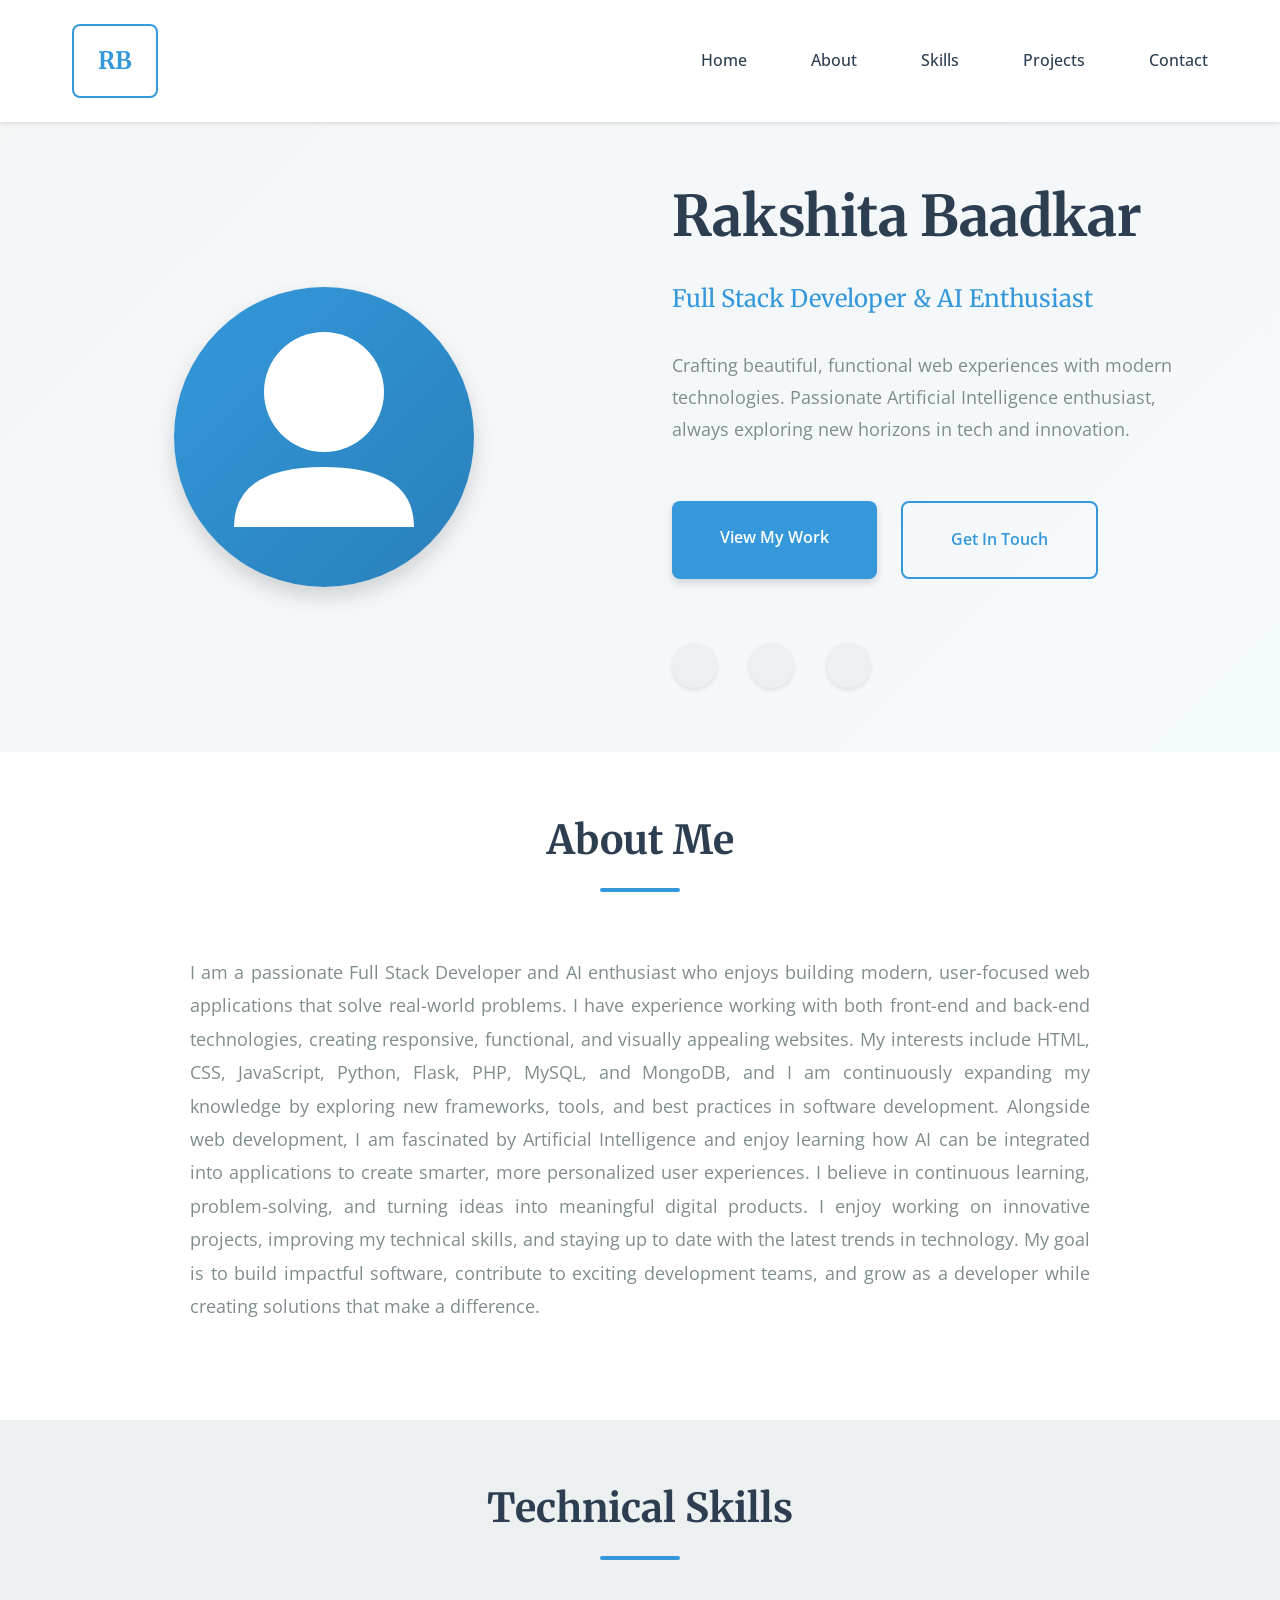
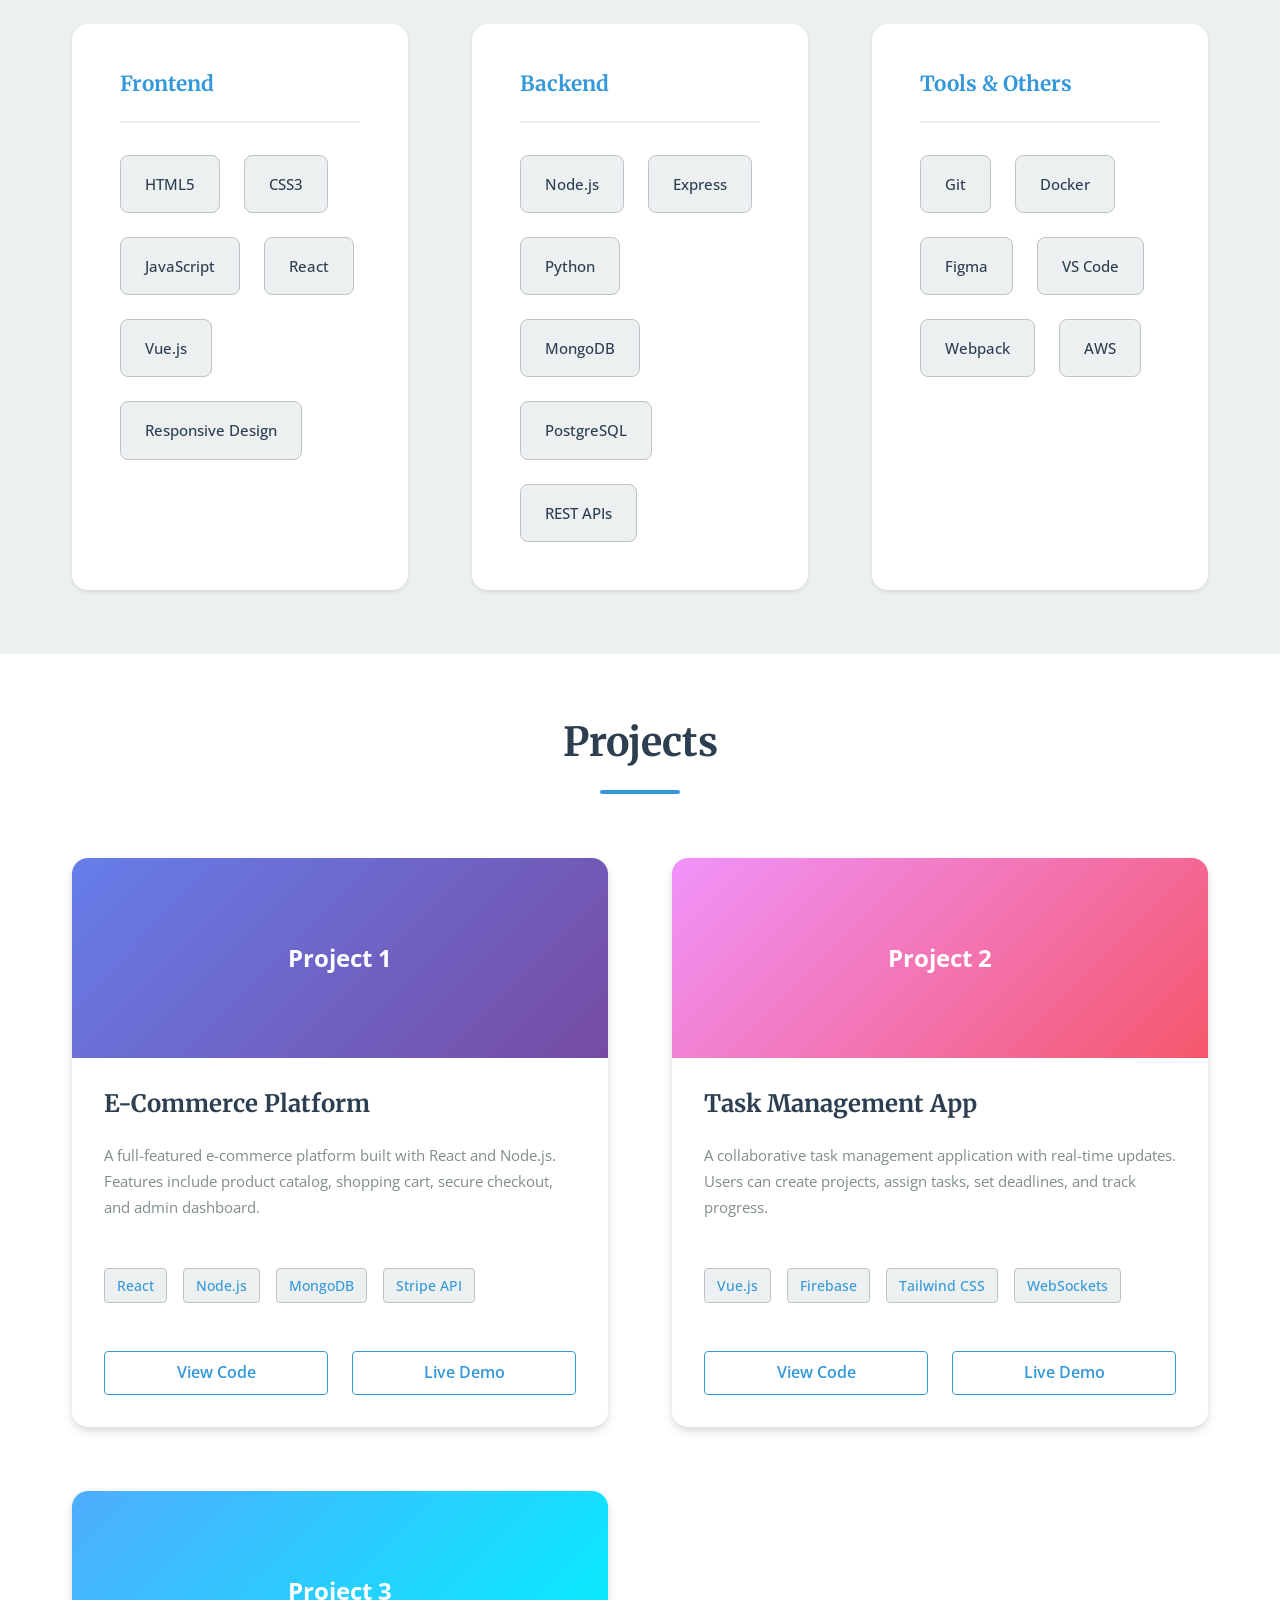
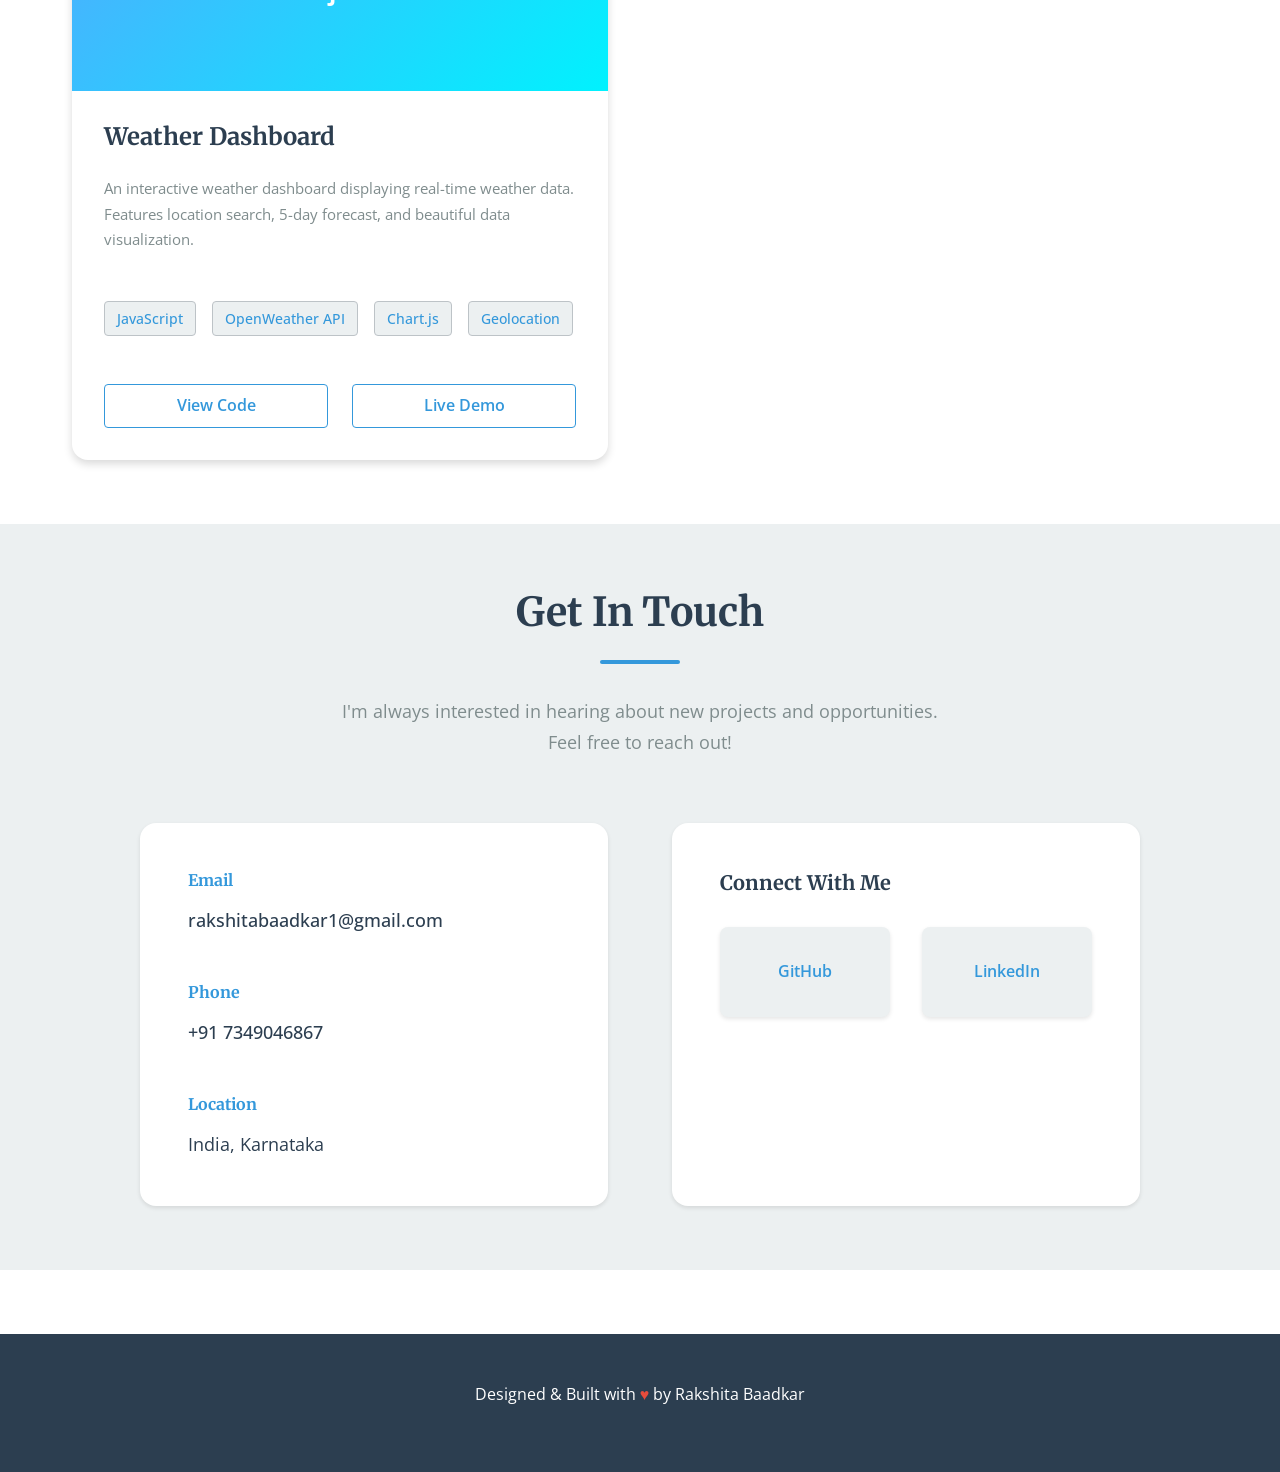
==== WebDev-Task2-PersonalPortfolio/index.html @ 4cbb8636 "Add files via upload" ====
<!DOCTYPE html>
<html lang="en">
<head>
    <meta charset="UTF-8">
    <meta name="viewport" content="width=device-width, initial-scale=1.0">
    <title>Rakshita Baadkar - Full Stack Developer Portfolio</title>
    <link rel="stylesheet" href="styles.css">
    <link rel="preconnect" href="https://fonts.googleapis.com">
    <link rel="preconnect" href="https://fonts.gstatic.com" crossorigin>
    <link href="https://fonts.googleapis.com/css2?family=Merriweather:wght@300;400;700&family=Open+Sans:wght@400;500;600;700&display=swap" rel="stylesheet">
</head>
<body>
    <!-- Navigation -->
    <nav class="navbar">
        <div class="nav-container">
            <div class="nav-brand">
                <a href="#home" class="brand-link">RB</a>
            </div>
            <ul class="nav-menu">
                <li class="nav-item"><a href="#home" class="nav-link">Home</a></li>
                <li class="nav-item"><a href="#about" class="nav-link">About</a></li>
                <li class="nav-item"><a href="#skills" class="nav-link">Skills</a></li>
                <li class="nav-item"><a href="#projects" class="nav-link">Projects</a></li>
                <li class="nav-item"><a href="#contact" class="nav-link">Contact</a></li>
            </ul>
        </div>
    </nav>

    <!-- Hero/Profile Section -->
    <section id="home" class="hero">
        <div class="hero-container">
            <div class="profile-image">
                <div class="avatar-placeholder">
                    <svg viewBox="0 0 100 100" xmlns="http://www.w3.org/2000/svg">
                        <circle cx="50" cy="35" r="20" fill="currentColor"/>
                        <path d="M20 80 Q20 60 50 60 Q80 60 80 80 Z" fill="currentColor"/>
                    </svg>
                </div>
            </div>
            <div class="hero-content">
                <h1 class="hero-title">Rakshita Baadkar</h1>
                <p class="hero-subtitle">Full Stack Developer & AI Enthusiast</p>
                <p class="hero-description">
                    Crafting beautiful, functional web experiences with modern technologies. 
                    Passionate Artificial Intelligence enthusiast, always exploring new horizons in tech and innovation.
                </p>
                <div class="hero-cta">
                    <a href="#projects" class="btn btn-primary">View My Work</a>
                    <a href="#contact" class="btn btn-secondary">Get In Touch</a>
                </div>
                <div class="social-icons-hero">
                    <a href="https://github.com" target="_blank" class="social-icon" title="GitHub">
                        <span>GitHub</span>
                    </a>
                    <a href="https://linkedin.com" target="_blank" class="social-icon" title="LinkedIn">
                        <span>LinkedIn</span>
                    </a>
                    <a href="mailto:rakshitabaadkar1@gmail.com" class="social-icon" title="Email">
                        <span>Email</span>
                    </a>
                </div>
            </div>
        </div>
    </section>

    <!-- About Me Section -->
    <section id="about" class="about">
        <div class="container">
            <div class="section-header">
                <h2 class="section-title">About Me</h2>
                <div class="title-underline"></div>
            </div>
            <div class="about-content">
                <p class="about-text">
                   I am a passionate Full Stack Developer and AI enthusiast who enjoys building modern, user-focused web applications that solve real-world problems. I have experience working with both front-end and back-end technologies, creating responsive, functional, and visually appealing websites.

My interests include HTML, CSS, JavaScript, Python, Flask, PHP, MySQL, and MongoDB, and I am continuously expanding my knowledge by exploring new frameworks, tools, and best practices in software development. Alongside web development, I am fascinated by Artificial Intelligence and enjoy learning how AI can be integrated into applications to create smarter, more personalized user experiences.

I believe in continuous learning, problem-solving, and turning ideas into meaningful digital products. I enjoy working on innovative projects, improving my technical skills, and staying up to date with the latest trends in technology. My goal is to build impactful software, contribute to exciting development teams, and grow as a developer while creating solutions that make a difference.
                </p>
                <p class="about-text">
                   
                <p class="about-text">
                   </p>
            </div>
        </div>
    </section>

    <!-- Skills Section -->
    <section id="skills" class="skills">
        <div class="container">
            <div class="section-header">
                <h2 class="section-title">Technical Skills</h2>
                <div class="title-underline"></div>
            </div>
            <div class="skills-grid">
                <div class="skill-category">
                    <h3 class="skill-category-title">Frontend</h3>
                    <div class="skill-tags">
                        <span class="skill-tag">HTML5</span>
                        <span class="skill-tag">CSS3</span>
                        <span class="skill-tag">JavaScript</span>
                        <span class="skill-tag">React</span>
                        <span class="skill-tag">Vue.js</span>
                        <span class="skill-tag">Responsive Design</span>
                    </div>
                </div>
                <div class="skill-category">
                    <h3 class="skill-category-title">Backend</h3>
                    <div class="skill-tags">
                        <span class="skill-tag">Node.js</span>
                        <span class="skill-tag">Express</span>
                        <span class="skill-tag">Python</span>
                        <span class="skill-tag">MongoDB</span>
                        <span class="skill-tag">PostgreSQL</span>
                        <span class="skill-tag">REST APIs</span>
                    </div>
                </div>
                <div class="skill-category">
                    <h3 class="skill-category-title">Tools & Others</h3>
                    <div class="skill-tags">
                        <span class="skill-tag">Git</span>
                        <span class="skill-tag">Docker</span>
                        <span class="skill-tag">Figma</span>
                        <span class="skill-tag">VS Code</span>
                        <span class="skill-tag">Webpack</span>
                        <span class="skill-tag">AWS</span>
                    </div>
                </div>
            </div>
        </div>
    </section>

    <!-- Projects Section -->
    <section id="projects" class="projects">
        <div class="container">
            <div class="section-header">
                <h2 class="section-title">Projects</h2>
                <div class="title-underline"></div>
            </div>
            <div class="projects-grid">
                <div class="project-card">
                    <div class="project-image">
                        <div class="project-placeholder placeholder-1">
                            <span>Project 1</span>
                        </div>
                    </div>
                    <div class="project-content">
                        <h3 class="project-title">E-Commerce Platform</h3>
                        <p class="project-description">
                            A full-featured e-commerce platform built with React and Node.js. 
                            Features include product catalog, shopping cart, secure checkout, and admin dashboard.
                        </p>
                        <div class="project-tags">
                            <span class="tag">React</span>
                            <span class="tag">Node.js</span>
                            <span class="tag">MongoDB</span>
                            <span class="tag">Stripe API</span>
                        </div>
                        <div class="project-links">
                            <a href="https://github.com" target="_blank" class="project-link">View Code</a>
                            <a href="#" target="_blank" class="project-link">Live Demo</a>
                        </div>
                    </div>
                </div>

                <div class="project-card">
                    <div class="project-image">
                        <div class="project-placeholder placeholder-2">
                            <span>Project 2</span>
                        </div>
                    </div>
                    <div class="project-content">
                        <h3 class="project-title">Task Management App</h3>
                        <p class="project-description">
                            A collaborative task management application with real-time updates. 
                            Users can create projects, assign tasks, set deadlines, and track progress.
                        </p>
                        <div class="project-tags">
                            <span class="tag">Vue.js</span>
                            <span class="tag">Firebase</span>
                            <span class="tag">Tailwind CSS</span>
                            <span class="tag">WebSockets</span>
                        </div>
                        <div class="project-links">
                            <a href="https://github.com" target="_blank" class="project-link">View Code</a>
                            <a href="#" target="_blank" class="project-link">Live Demo</a>
                        </div>
                    </div>
                </div>

                <div class="project-card">
                    <div class="project-image">
                        <div class="project-placeholder placeholder-3">
                            <span>Project 3</span>
                        </div>
                    </div>
                    <div class="project-content">
                        <h3 class="project-title">Weather Dashboard</h3>
                        <p class="project-description">
                            An interactive weather dashboard displaying real-time weather data. 
                            Features location search, 5-day forecast, and beautiful data visualization.
                        </p>
                        <div class="project-tags">
                            <span class="tag">JavaScript</span>
                            <span class="tag">OpenWeather API</span>
                            <span class="tag">Chart.js</span>
                            <span class="tag">Geolocation</span>
                        </div>
                        <div class="project-links">
                            <a href="https://github.com" target="_blank" class="project-link">View Code</a>
                            <a href="#" target="_blank" class="project-link">Live Demo</a>
                        </div>
                    </div>
                </div>
            </div>
        </div>
    </section>

    <!-- Contact Section -->
    <section id="contact" class="contact">
        <div class="container">
            <div class="section-header">
                <h2 class="section-title">Get In Touch</h2>
                <div class="title-underline"></div>
                <p class="contact-subtitle">
                    I'm always interested in hearing about new projects and opportunities. 
                    Feel free to reach out!
                </p>
            </div>
            <div class="contact-content">
                <div class="contact-info">
                    <div class="contact-item">
                        <h3 class="contact-label">Email</h3>
                        <a href="mailto:rakshitabaadkar1@gmail.com" class="contact-link">rakshitabaadkar1@gmail.com</a>
                    </div>
                    <div class="contact-item">
                        <h3 class="contact-label">Phone</h3>
                        <a href="tel:+7349046867" class="contact-link">+91 7349046867</a>
                    </div>
                    <div class="contact-item">
                        <h3 class="contact-label">Location</h3>
                        <p class="contact-text">India, Karnataka</p>
                    </div>
                </div>
                <div class="contact-social">
                    <h3 class="social-heading">Connect With Me</h3>
                    <div class="social-links">
                        <a href="https://github.com/rakshitabaadkar" target="_blank" class="social-btn" title="GitHub">
                            <span class="social-label">GitHub</span>
                        </a>
                        <a href="https://linkedin.com/in/rakshitabaadkar" target="_blank" class="social-btn" title="LinkedIn">
                            <span class="social-label">LinkedIn</span>
                        </a>
                    </div>
                </div>
            </div>
        </div>
    </section>

    <!-- Footer -->
    <footer class="footer">
        <div class="footer-container">
            <p class="footer-text">
                Designed & Built with <span class="heart">♥</span> by Rakshita Baadkar
            </p>
        </div>
    </footer>
</body>
</html>
---- WebDev-Task2-PersonalPortfolio/styles.css ----
/* ============================================
   ROOT VARIABLES & GLOBAL STYLES
   ============================================ */

:root {
    /* Color Palette */
    --primary-color: #2c3e50;
    --secondary-color: #3498db;
    --accent-color: #e74c3c;
    --text-dark: #2c3e50;
    --text-light: #7f8c8d;
    --bg-light: #ecf0f1;
    --bg-white: #ffffff;
    --border-color: #bdc3c7;

    /* Shadows */
    --shadow-sm: 0 2px 4px rgba(0, 0, 0, 0.1);
    --shadow-md: 0 4px 8px rgba(0, 0, 0, 0.15);
    --shadow-lg: 0 10px 20px rgba(0, 0, 0, 0.15);

    /* Typography */
    --font-serif: 'Merriweather', serif;
    --font-sans: 'Open Sans', sans-serif;

    /* Spacing */
    --spacing-xs: 0.5rem;
    --spacing-sm: 1rem;
    --spacing-md: 1.5rem;
    --spacing-lg: 2rem;
    --spacing-xl: 3rem;
    --spacing-2xl: 4rem;

    /* Border Radius */
    --radius-sm: 0.25rem;
    --radius-md: 0.5rem;
    --radius-lg: 1rem;

    /* Transitions */
    --transition: all 0.3s ease;
}

/* ============================================
   RESET & BASE STYLES
   ============================================ */

*,
*::before,
*::after {
    margin: 0;
    padding: 0;
    box-sizing: border-box;
}

html {
    scroll-behavior: smooth;
}

body {
    font-family: var(--font-sans);
    color: var(--text-dark);
    background-color: var(--bg-white);
    line-height: 1.6;
    font-size: 1rem;
}

h1, h2, h3, h4, h5, h6 {
    font-family: var(--font-serif);
    font-weight: 700;
    line-height: 1.2;
}

a {
    text-decoration: none;
    color: inherit;
    transition: var(--transition);
}

button,
.btn {
    cursor: pointer;
    border: none;
    font-family: var(--font-sans);
    transition: var(--transition);
}

.container {
    max-width: 1200px;
    margin: 0 auto;
    padding: 0 var(--spacing-lg);
}

/* ============================================
   NAVIGATION BAR
   ============================================ */

.navbar {
    position: sticky;
    top: 0;
    background-color: var(--bg-white);
    box-shadow: var(--shadow-sm);
    z-index: 1000;
    padding: var(--spacing-md) 0;
}

.nav-container {
    max-width: 1200px;
    margin: 0 auto;
    padding: 0 var(--spacing-lg);
    display: flex;
    justify-content: space-between;
    align-items: center;
}

.nav-brand {
    font-size: 1.5rem;
    font-weight: 700;
    font-family: var(--font-serif);
}

.brand-link {
    color: var(--secondary-color);
    padding: var(--spacing-sm) var(--spacing-md);
    border: 2px solid var(--secondary-color);
    border-radius: var(--radius-md);
    display: inline-block;
    transition: var(--transition);
}

.brand-link:hover {
    background-color: var(--secondary-color);
    color: var(--bg-white);
}

.nav-menu {
    list-style: none;
    display: flex;
    gap: var(--spacing-2xl);
}

.nav-link {
    color: var(--text-dark);
    font-weight: 500;
    position: relative;
    padding-bottom: 0.25rem;
}

.nav-link::after {
    content: '';
    position: absolute;
    bottom: 0;
    left: 0;
    width: 0;
    height: 2px;
    background-color: var(--secondary-color);
    transition: var(--transition);
}

.nav-link:hover::after {
    width: 100%;
}

/* ============================================
   HERO/PROFILE SECTION
   ============================================ */

.hero {
    padding: var(--spacing-2xl) var(--spacing-lg);
    background: linear-gradient(135deg, rgba(44, 62, 80, 0.05) 0%, rgba(52, 152, 219, 0.05) 100%);
    min-height: 600px;
    display: flex;
    align-items: center;
}

.hero-container {
    max-width: 1200px;
    margin: 0 auto;
    width: 100%;
    display: grid;
    grid-template-columns: 1fr 1fr;
    gap: var(--spacing-2xl);
    align-items: center;
}

.profile-image {
    display: flex;
    justify-content: center;
    align-items: center;
}

.avatar-placeholder {
    width: 300px;
    height: 300px;
    background: linear-gradient(135deg, var(--secondary-color), #2980b9);
    border-radius: 50%;
    display: flex;
    align-items: center;
    justify-content: center;
    color: var(--bg-white);
    font-size: 6rem;
    box-shadow: var(--shadow-lg);
}

.avatar-placeholder svg {
    width: 100%;
    height: 100%;
}

.hero-content {
    display: flex;
    flex-direction: column;
    gap: var(--spacing-lg);
}

.hero-title {
    font-size: 3.5rem;
    color: var(--text-dark);
    line-height: 1.1;
}

.hero-subtitle {
    font-size: 1.5rem;
    color: var(--secondary-color);
    font-family: var(--font-serif);
    font-weight: 400;
}

.hero-description {
    font-size: 1.1rem;
    color: var(--text-light);
    line-height: 1.8;
    max-width: 500px;
}

.hero-cta {
    display: flex;
    gap: var(--spacing-md);
    flex-wrap: wrap;
    margin-top: var(--spacing-md);
}

.btn {
    padding: var(--spacing-md) var(--spacing-xl);
    border-radius: var(--radius-md);
    font-weight: 600;
    font-size: 1rem;
    display: inline-block;
}

.btn-primary {
    background-color: var(--secondary-color);
    color: var(--bg-white);
    box-shadow: var(--shadow-md);
}

.btn-primary:hover {
    background-color: #2980b9;
    transform: translateY(-2px);
    box-shadow: var(--shadow-lg);
}

.btn-secondary {
    background-color: transparent;
    color: var(--secondary-color);
    border: 2px solid var(--secondary-color);
}

.btn-secondary:hover {
    background-color: var(--secondary-color);
    color: var(--bg-white);
    transform: translateY(-2px);
}

.social-icons-hero {
    display: flex;
    gap: var(--spacing-lg);
    margin-top: var(--spacing-lg);
}

.social-icon {
    width: 45px;
    height: 45px;
    border-radius: 50%;
    background-color: var(--bg-light);
    display: flex;
    align-items: center;
    justify-content: center;
    color: var(--secondary-color);
    font-size: 0.85rem;
    font-weight: 600;
    box-shadow: var(--shadow-sm);
    transition: var(--transition);
}

.social-icon:hover {
    background-color: var(--secondary-color);
    color: var(--bg-white);
    transform: translateY(-3px);
}

.social-icon span {
    display: none;
}

/* ============================================
   SECTION HEADER
   ============================================ */

.section-header {
    text-align: center;
    margin-bottom: var(--spacing-2xl);
}

.section-title {
    font-size: 2.5rem;
    color: var(--text-dark);
    margin-bottom: var(--spacing-md);
}

.title-underline {
    width: 80px;
    height: 4px;
    background-color: var(--secondary-color);
    margin: 0 auto;
    border-radius: var(--radius-sm);
}

.contact-subtitle {
    font-size: 1.1rem;
    color: var(--text-light);
    max-width: 600px;
    margin: var(--spacing-lg) auto 0;
    line-height: 1.8;
}

/* ============================================
   ABOUT SECTION
   ============================================ */

.about {
    padding: var(--spacing-2xl) var(--spacing-lg);
    background-color: var(--bg-white);
}

.about-content {
    max-width: 900px;
    margin: 0 auto;
}

.about-text {
    font-size: 1.1rem;
    color: var(--text-light);
    line-height: 1.9;
    margin-bottom: var(--spacing-lg);
    text-align: justify;
}

.about-text:last-child {
    margin-bottom: 0;
}

/* ============================================
   SKILLS SECTION
   ============================================ */

.skills {
    padding: var(--spacing-2xl) var(--spacing-lg);
    background-color: var(--bg-light);
}

.skills-grid {
    display: grid;
    grid-template-columns: repeat(auto-fit, minmax(300px, 1fr));
    gap: var(--spacing-2xl);
}

.skill-category {
    background-color: var(--bg-white);
    padding: var(--spacing-xl);
    border-radius: var(--radius-lg);
    box-shadow: var(--shadow-sm);
}

.skill-category-title {
    font-size: 1.3rem;
    color: var(--secondary-color);
    margin-bottom: var(--spacing-lg);
    padding-bottom: var(--spacing-md);
    border-bottom: 2px solid var(--bg-light);
}

.skill-tags {
    display: flex;
    flex-wrap: wrap;
    gap: var(--spacing-md);
}

.skill-tag {
    background-color: var(--bg-light);
    color: var(--text-dark);
    padding: var(--spacing-sm) var(--spacing-md);
    border-radius: var(--radius-md);
    font-weight: 500;
    font-size: 0.95rem;
    transition: var(--transition);
    border: 1px solid var(--border-color);
}

.skill-tag:hover {
    background-color: var(--secondary-color);
    color: var(--bg-white);
    border-color: var(--secondary-color);
    transform: translateY(-2px);
}

/* ============================================
   PROJECTS SECTION
   ============================================ */

.projects {
    padding: var(--spacing-2xl) var(--spacing-lg);
    background-color: var(--bg-white);
}

.projects-grid {
    display: grid;
    grid-template-columns: repeat(auto-fit, minmax(350px, 1fr));
    gap: var(--spacing-2xl);
}

.project-card {
    background-color: var(--bg-white);
    border-radius: var(--radius-lg);
    overflow: hidden;
    box-shadow: var(--shadow-md);
    transition: var(--transition);
    display: flex;
    flex-direction: column;
}

.project-card:hover {
    transform: translateY(-10px);
    box-shadow: var(--shadow-lg);
}

.project-image {
    width: 100%;
    height: 200px;
    overflow: hidden;
    background: linear-gradient(135deg, var(--bg-light), #bdc3c7);
}

.project-placeholder {
    width: 100%;
    height: 100%;
    display: flex;
    align-items: center;
    justify-content: center;
    font-size: 1.5rem;
    font-weight: 700;
    color: var(--bg-white);
    transition: var(--transition);
}

.project-card:hover .project-placeholder {
    transform: scale(1.05);
}

.placeholder-1 {
    background: linear-gradient(135deg, #667eea, #764ba2);
}

.placeholder-2 {
    background: linear-gradient(135deg, #f093fb, #f5576c);
}

.placeholder-3 {
    background: linear-gradient(135deg, #4facfe, #00f2fe);
}

.project-content {
    padding: var(--spacing-lg);
    flex-grow: 1;
    display: flex;
    flex-direction: column;
    gap: var(--spacing-md);
}

.project-title {
    font-size: 1.5rem;
    color: var(--text-dark);
}

.project-description {
    color: var(--text-light);
    line-height: 1.7;
    font-size: 0.95rem;
    flex-grow: 1;
}

.project-tags {
    display: flex;
    flex-wrap: wrap;
    gap: var(--spacing-sm);
    margin-top: var(--spacing-md);
}

.tag {
    background-color: var(--bg-light);
    color: var(--secondary-color);
    padding: 0.35rem 0.75rem;
    border-radius: var(--radius-sm);
    font-size: 0.85rem;
    font-weight: 500;
    border: 1px solid var(--border-color);
}

.project-links {
    display: flex;
    gap: var(--spacing-md);
    margin-top: var(--spacing-md);
}

.project-link {
    color: var(--secondary-color);
    font-weight: 600;
    padding: 0.5rem 1rem;
    border: 1px solid var(--secondary-color);
    border-radius: var(--radius-sm);
    transition: var(--transition);
    flex: 1;
    text-align: center;
}

.project-link:hover {
    background-color: var(--secondary-color);
    color: var(--bg-white);
}

/* ============================================
   CONTACT SECTION
   ============================================ */

.contact {
    padding: var(--spacing-2xl) var(--spacing-lg);
    background-color: var(--bg-light);
}

.contact-content {
    max-width: 1000px;
    margin: 0 auto;
    display: grid;
    grid-template-columns: 1fr 1fr;
    gap: var(--spacing-2xl);
}

.contact-info {
    background-color: var(--bg-white);
    padding: var(--spacing-xl);
    border-radius: var(--radius-lg);
    box-shadow: var(--shadow-sm);
}

.contact-item {
    margin-bottom: var(--spacing-xl);
}

.contact-item:last-child {
    margin-bottom: 0;
}

.contact-label {
    font-size: 1rem;
    color: var(--secondary-color);
    margin-bottom: var(--spacing-sm);
    font-family: var(--font-serif);
}

.contact-link {
    font-size: 1.1rem;
    color: var(--text-dark);
    font-weight: 500;
    transition: var(--transition);
}

.contact-link:hover {
    color: var(--secondary-color);
}

.contact-text {
    font-size: 1.1rem;
    color: var(--text-dark);
}

.contact-social {
    background-color: var(--bg-white);
    padding: var(--spacing-xl);
    border-radius: var(--radius-lg);
    box-shadow: var(--shadow-sm);
    display: flex;
    flex-direction: column;
    gap: var(--spacing-lg);
}

.social-heading {
    font-size: 1.25rem;
    color: var(--text-dark);
    font-family: var(--font-serif);
}

.social-links {
    display: grid;
    grid-template-columns: repeat(2, 1fr);
    gap: var(--spacing-lg);
}

.social-btn {
    background-color: var(--bg-light);
    color: var(--secondary-color);
    padding: var(--spacing-lg);
    border-radius: var(--radius-md);
    text-align: center;
    font-weight: 600;
    box-shadow: var(--shadow-sm);
    transition: var(--transition);
    display: flex;
    align-items: center;
    justify-content: center;
}

.social-btn:hover {
    background-color: var(--secondary-color);
    color: var(--bg-white);
    transform: translateY(-3px);
    box-shadow: var(--shadow-md);
}

.social-label {
    display: block;
}

/* ============================================
   FOOTER
   ============================================ */

.footer {
    background-color: var(--primary-color);
    color: var(--bg-white);
    padding: var(--spacing-xl) var(--spacing-lg);
    text-align: center;
    margin-top: var(--spacing-2xl);
}

.footer-container {
    max-width: 1200px;
    margin: 0 auto;
}

.footer-text {
    font-size: 1rem;
    margin-bottom: var(--spacing-sm);
}

.heart {
    color: var(--accent-color);
    animation: heartbeat 1.5s infinite;
}

@keyframes heartbeat {
    0%, 100% { transform: scale(1); }
    50% { transform: scale(1.2); }
}

.footer-credit {
    font-size: 0.9rem;
    color: rgba(255, 255, 255, 0.7);
}

/* ============================================
   RESPONSIVE DESIGN - TABLET
   ============================================ */

@media (max-width: 768px) {
    .nav-menu {
        gap: var(--spacing-lg);
    }

    .hero-container {
        grid-template-columns: 1fr;
        gap: var(--spacing-lg);
    }

    .avatar-placeholder {
        width: 250px;
        height: 250px;
        font-size: 5rem;
    }

    .hero-title {
        font-size: 2.5rem;
    }

    .hero-subtitle {
        font-size: 1.25rem;
    }

    .section-title {
        font-size: 2rem;
    }

    .contact-content {
        grid-template-columns: 1fr;
    }

    .social-links {
        grid-template-columns: repeat(2, 1fr);
    }
}

/* ============================================
   RESPONSIVE DESIGN - MOBILE
   ============================================ */

@media (max-width: 480px) {
    .nav-container {
        padding: 0 var(--spacing-md);
    }

    .nav-menu {
        gap: var(--spacing-md);
        font-size: 0.9rem;
    }

    .hero {
        padding: var(--spacing-lg) var(--spacing-md);
        min-height: auto;
    }

    .hero-container {
        gap: var(--spacing-lg);
    }

    .avatar-placeholder {
        width: 200px;
        height: 200px;
        font-size: 4rem;
    }

    .hero-title {
        font-size: 2rem;
    }

    .hero-subtitle {
        font-size: 1.1rem;
    }

    .hero-description {
        font-size: 1rem;
    }

    .hero-cta {
        flex-direction: column;
    }

    .btn {
        width: 100%;
        text-align: center;
    }

    .about,
    .skills,
    .projects,
    .contact {
        padding: var(--spacing-lg) var(--spacing-md);
    }

    .section-title {
        font-size: 1.75rem;
    }

    .about-text {
        font-size: 1rem;
    }

    .skill-category {
        padding: var(--spacing-lg);
    }

    .projects-grid {
        grid-template-columns: 1fr;
        gap: var(--spacing-lg);
    }

    .contact-info,
    .contact-social {
        padding: var(--spacing-lg);
    }

    .social-links {
        grid-template-columns: 1fr;
    }

    .social-btn {
        padding: var(--spacing-md);
    }

    .social-icons-hero {
        gap: var(--spacing-md);
    }

    .social-icon {
        width: 40px;
        height: 40px;
        font-size: 0.75rem;
    }
}
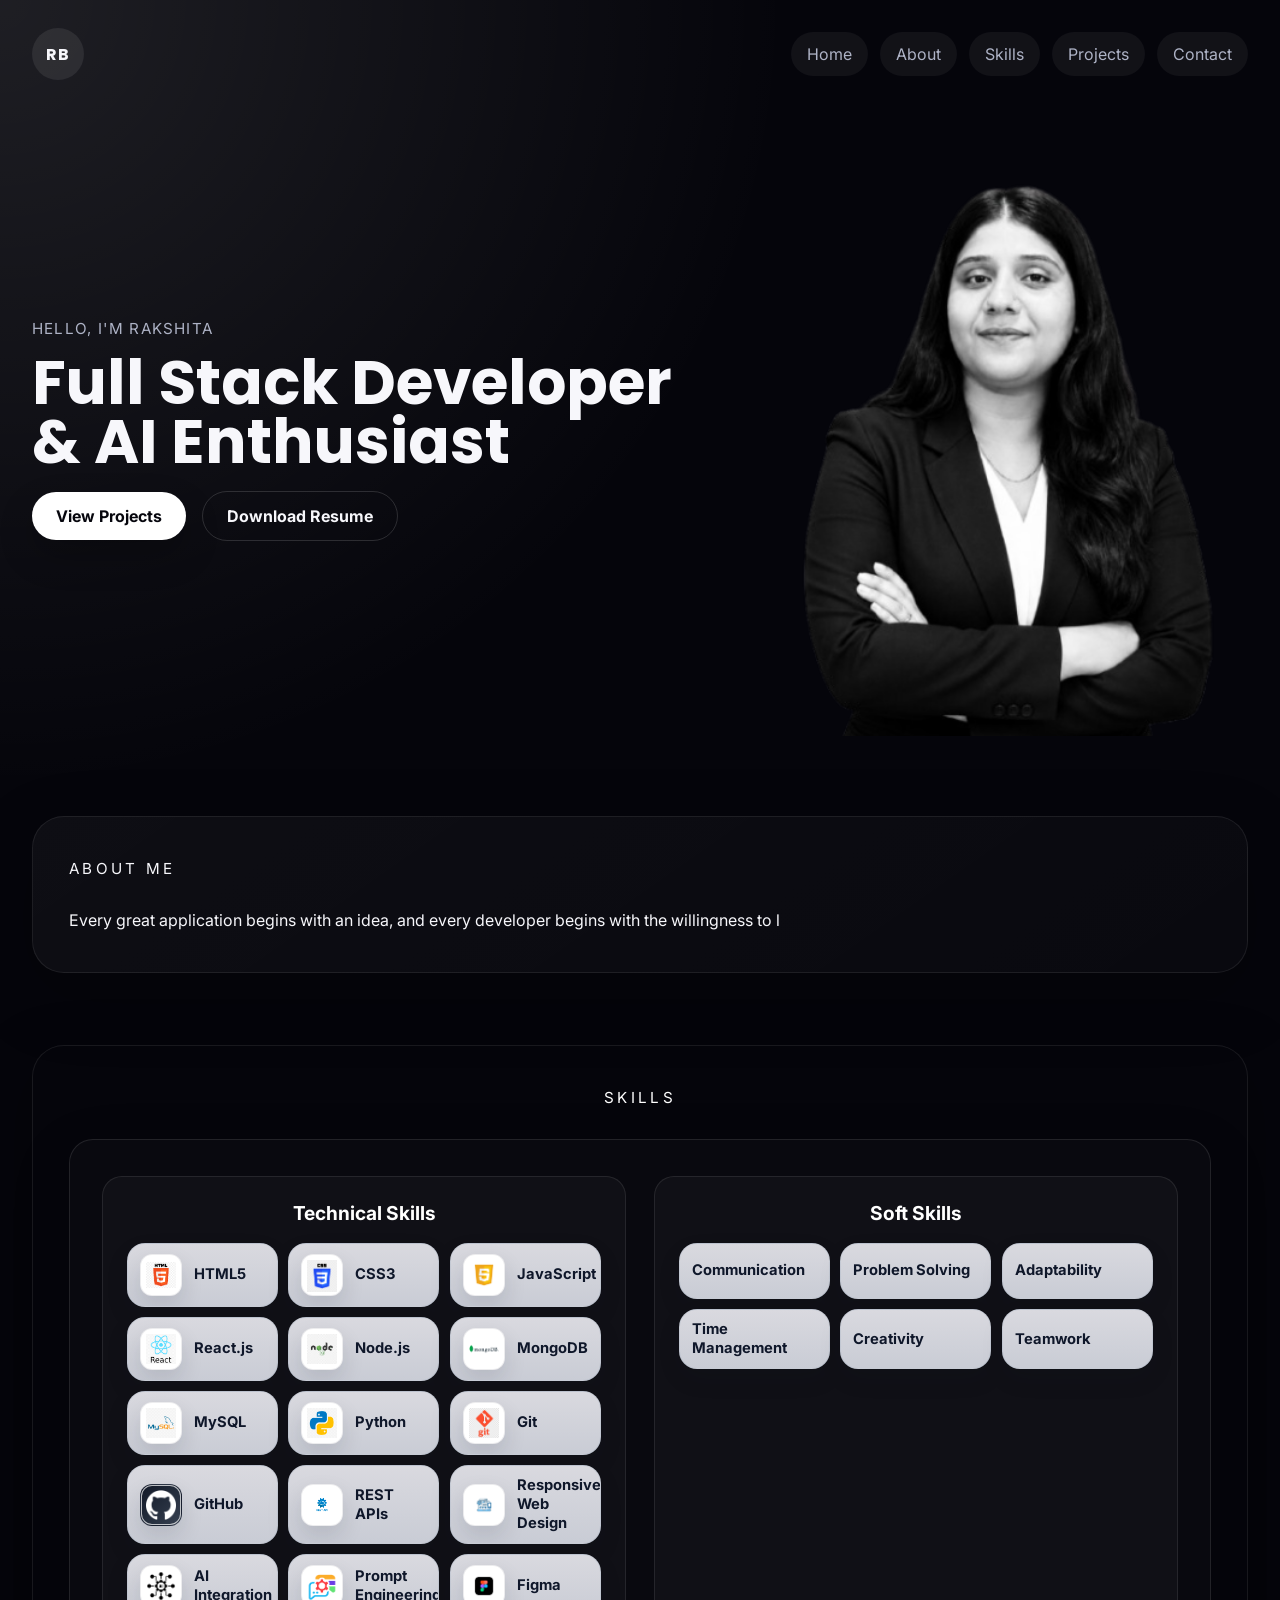
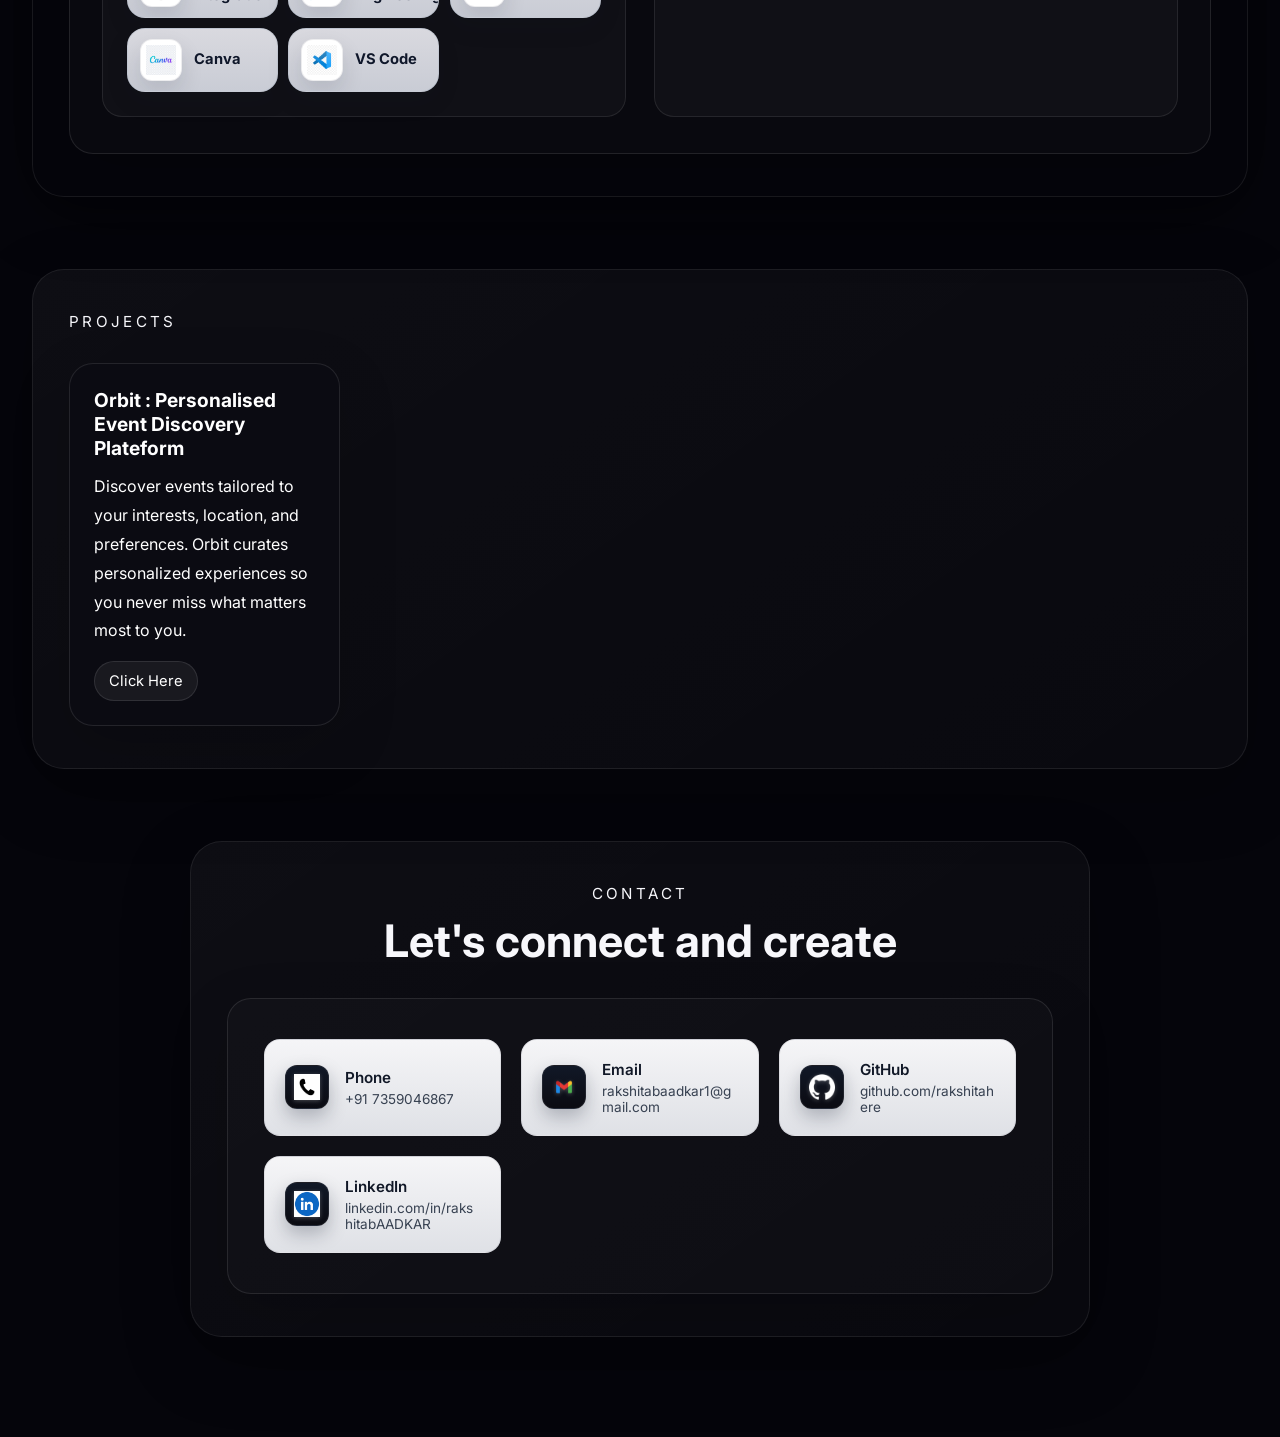
==== commit 216d0494: "Update portfolio layout and responsiveness" ====
--- a/WebDev-Task2-PersonalPortfolio/index.html
+++ b/WebDev-Task2-PersonalPortfolio/index.html
@@ -1,270 +1,196 @@
-<!DOCTYPE html>
+﻿<!DOCTYPE html>
 <html lang="en">
 <head>
     <meta charset="UTF-8">
     <meta name="viewport" content="width=device-width, initial-scale=1.0">
-    <title>Rakshita Baadkar - Full Stack Developer Portfolio</title>
-    <link rel="stylesheet" href="styles.css">
+    <title>Rakshita | Full Stack Web Developer & AI Enthusiast</title>
     <link rel="preconnect" href="https://fonts.googleapis.com">
     <link rel="preconnect" href="https://fonts.gstatic.com" crossorigin>
-    <link href="https://fonts.googleapis.com/css2?family=Merriweather:wght@300;400;700&family=Open+Sans:wght@400;500;600;700&display=swap" rel="stylesheet">
+    <link href="https://fonts.googleapis.com/css2?family=Inter:wght@400;500;600;700;800&family=Poppins:wght@600;700;800&display=swap" rel="stylesheet">
+    <link rel="stylesheet" href="styles.css">
 </head>
 <body>
-    <!-- Navigation -->
-    <nav class="navbar">
-        <div class="nav-container">
-            <div class="nav-brand">
-                <a href="#home" class="brand-link">RB</a>
-            </div>
-            <ul class="nav-menu">
-                <li class="nav-item"><a href="#home" class="nav-link">Home</a></li>
-                <li class="nav-item"><a href="#about" class="nav-link">About</a></li>
-                <li class="nav-item"><a href="#skills" class="nav-link">Skills</a></li>
-                <li class="nav-item"><a href="#projects" class="nav-link">Projects</a></li>
-                <li class="nav-item"><a href="#contact" class="nav-link">Contact</a></li>
-            </ul>
-        </div>
-    </nav>
+    <div class="page-wrapper">
+        <header class="topbar">
+            <div class="brand-circle">RB</div>
+            <nav class="nav-links">
+                <a href="#home">Home</a>
+                <a href="#about">About</a>
+                <a href="#skills">Skills</a>
+                <a href="#projects">Projects</a>
+                <a href="#contact">Contact</a>
+            </nav>
 
-    <!-- Hero/Profile Section -->
-    <section id="home" class="hero">
-        <div class="hero-container">
-            <div class="profile-image">
-                <div class="avatar-placeholder">
-                    <svg viewBox="0 0 100 100" xmlns="http://www.w3.org/2000/svg">
-                        <circle cx="50" cy="35" r="20" fill="currentColor"/>
-                        <path d="M20 80 Q20 60 50 60 Q80 60 80 80 Z" fill="currentColor"/>
-                    </svg>
-                </div>
-            </div>
-            <div class="hero-content">
-                <h1 class="hero-title">Rakshita Baadkar</h1>
-                <p class="hero-subtitle">Full Stack Developer & AI Enthusiast</p>
-                <p class="hero-description">
-                    Crafting beautiful, functional web experiences with modern technologies. 
-                    Passionate Artificial Intelligence enthusiast, always exploring new horizons in tech and innovation.
-                </p>
-                <div class="hero-cta">
-                    <a href="#projects" class="btn btn-primary">View My Work</a>
-                    <a href="#contact" class="btn btn-secondary">Get In Touch</a>
-                </div>
-                <div class="social-icons-hero">
-                    <a href="https://github.com" target="_blank" class="social-icon" title="GitHub">
-                        <span>GitHub</span>
-                    </a>
-                    <a href="https://linkedin.com" target="_blank" class="social-icon" title="LinkedIn">
-                        <span>LinkedIn</span>
-                    </a>
-                    <a href="mailto:rakshitabaadkar1@gmail.com" class="social-icon" title="Email">
-                        <span>Email</span>
-                    </a>
-                </div>
-            </div>
-        </div>
-    </section>
+        </header>
 
-    <!-- About Me Section -->
-    <section id="about" class="about">
-        <div class="container">
-            <div class="section-header">
-                <h2 class="section-title">About Me</h2>
-                <div class="title-underline"></div>
-            </div>
-            <div class="about-content">
-                <p class="about-text">
-                   I am a passionate Full Stack Developer and AI enthusiast who enjoys building modern, user-focused web applications that solve real-world problems. I have experience working with both front-end and back-end technologies, creating responsive, functional, and visually appealing websites.
-
-My interests include HTML, CSS, JavaScript, Python, Flask, PHP, MySQL, and MongoDB, and I am continuously expanding my knowledge by exploring new frameworks, tools, and best practices in software development. Alongside web development, I am fascinated by Artificial Intelligence and enjoy learning how AI can be integrated into applications to create smarter, more personalized user experiences.
-
-I believe in continuous learning, problem-solving, and turning ideas into meaningful digital products. I enjoy working on innovative projects, improving my technical skills, and staying up to date with the latest trends in technology. My goal is to build impactful software, contribute to exciting development teams, and grow as a developer while creating solutions that make a difference.
-                </p>
-                <p class="about-text">
-                   
-                <p class="about-text">
-                   </p>
-            </div>
-        </div>
-    </section>
-
-    <!-- Skills Section -->
-    <section id="skills" class="skills">
-        <div class="container">
-            <div class="section-header">
-                <h2 class="section-title">Technical Skills</h2>
-                <div class="title-underline"></div>
-            </div>
-            <div class="skills-grid">
-                <div class="skill-category">
-                    <h3 class="skill-category-title">Frontend</h3>
-                    <div class="skill-tags">
-                        <span class="skill-tag">HTML5</span>
-                        <span class="skill-tag">CSS3</span>
-                        <span class="skill-tag">JavaScript</span>
-                        <span class="skill-tag">React</span>
-                        <span class="skill-tag">Vue.js</span>
-                        <span class="skill-tag">Responsive Design</span>
+        <main>
+            <section id="home" class="hero-section">
+                <div class="hero-copy">
+                    <span class="hero-label">Hello, I'm Rakshita</span>
+                    <h1>Full Stack Developer & AI Enthusiast</h1>
+                    <div class="hero-actions">
+                        <a href="#projects" class="btn-primary">View Projects</a>
+                        <a href="Rakshita_Baadkar_Resume.docx" class="btn-secondary" download>Download Resume</a>
                     </div>
                 </div>
-                <div class="skill-category">
-                    <h3 class="skill-category-title">Backend</h3>
-                    <div class="skill-tags">
-                        <span class="skill-tag">Node.js</span>
-                        <span class="skill-tag">Express</span>
-                        <span class="skill-tag">Python</span>
-                        <span class="skill-tag">MongoDB</span>
-                        <span class="skill-tag">PostgreSQL</span>
-                        <span class="skill-tag">REST APIs</span>
-                    </div>
+                <div class="hero-visual">
+                    <img src="img.png" alt="Rakshita Baadkar portrait" class="hero-photo">
                 </div>
-                <div class="skill-category">
-                    <h3 class="skill-category-title">Tools & Others</h3>
-                    <div class="skill-tags">
-                        <span class="skill-tag">Git</span>
-                        <span class="skill-tag">Docker</span>
-                        <span class="skill-tag">Figma</span>
-                        <span class="skill-tag">VS Code</span>
-                        <span class="skill-tag">Webpack</span>
-                        <span class="skill-tag">AWS</span>
-                    </div>
+            </section>
+
+            <section id="about" class="section about-section">
+                <div class="section-heading center">
+                    <p class="section-title">About Me</p>
                 </div>
-            </div>
-        </div>
-    </section>
+                <p class="about-text" id="aboutText" aria-live="polite"></p>
+            </section>
 
-    <!-- Projects Section -->
-    <section id="projects" class="projects">
-        <div class="container">
-            <div class="section-header">
-                <h2 class="section-title">Projects</h2>
-                <div class="title-underline"></div>
-            </div>
-            <div class="projects-grid">
-                <div class="project-card">
-                    <div class="project-image">
-                        <div class="project-placeholder placeholder-1">
-                            <span>Project 1</span>
+            <section id="skills" class="section skills-section">
+                <div class="section-heading center-heading">
+                    <p class="section-title" align="center">Skills</p>
+                </div>
+                <article class="skill-card combined-skills-card">
+              
+                    <div class="skills-container">
+                        <div class="skill-box technical-box">
+                            <h4>Technical Skills</h4>
+                            <div class="skill-tags technical-skill-grid">
+                                <span class="skill-badge"><span class="skill-icon skill-html" aria-hidden="true"><img src="png-clipart-html-logo-html5-logo-icons-logos-emojis-tech-companies-thumbnail.png" alt="HTML5 logo"></span><span>HTML5</span></span>
+                                <span class="skill-badge"><span class="skill-icon skill-css" aria-hidden="true"><img src="CSS-Logo-PNG-Symbol-for-Web-Development-Transparent-jpg.webp" alt="CSS3 logo"></span><span>CSS3</span></span>
+                                <span class="skill-badge"><span class="skill-icon skill-js" aria-hidden="true"><img src="javascript-logo-javascript-icon-transparent-free-png.png" alt="JavaScript logo"></span><span>JavaScript</span></span>
+                                <span class="skill-badge"><span class="skill-icon skill-react" aria-hidden="true"><img src="524-5245981_react-js-logo-png-transparent-png-download.png" alt="React.js logo"></span><span>React.js</span></span>
+                                <span class="skill-badge"><span class="skill-icon skill-node" aria-hidden="true"><img src="kisspng-node-js-javascript-software-developer-npm-teleological-argument-5b355523118c51.7437450215302218590719.jpg" alt="Node.js logo"></span><span>Node.js</span></span>
+                                <span class="skill-badge"><span class="skill-icon skill-mongo" aria-hidden="true"><img src="mongodb-nedir-1.png" alt="MongoDB logo"></span><span>MongoDB</span></span>
+                                <span class="skill-badge"><span class="skill-icon skill-sql" aria-hidden="true"><img src="hd-mysql-logo-transparent-background-701751694771788209ydqoapx.png" alt="MySQL logo"></span><span>MySQL</span></span>
+                                <span class="skill-badge"><span class="skill-icon skill-python" aria-hidden="true"><img src="hd-python-logo-symbol-transparent-png-735811696257415dbkifcuokn.png" alt="Python logo"></span><span>Python</span></span>
+                                <span class="skill-badge"><span class="skill-icon skill-git" aria-hidden="true"><img src="logo-logo-git-line-cheat-sheet-signage-cheating-mug-png-clipart.jpg" alt="Git logo"></span><span>Git</span></span>
+                                <span class="skill-badge"><span class="skill-icon skill-github" aria-hidden="true"><img src="github-white-icon.png" alt="GitHub logo"></span><span>GitHub</span></span>
+                                <span class="skill-badge"><span class="skill-icon skill-api" aria-hidden="true"><img src="68624ec9dc394e09ab806d0b_rest api image.png" alt="REST API logo"></span><span>REST APIs</span></span>
+                                <span class="skill-badge"><span class="skill-icon skill-rwd" aria-hidden="true"><img src="responsive-web-development-line-icon-linear-style-sign-for-mobile-concept-and-web-design-outline-icon-symbol-logo-illustration-graphic-free-vector.jpg" alt="Responsive Web Design logo"></span><span>Responsive Web Design</span></span>
+                                <span class="skill-badge"><span class="skill-icon skill-ai" aria-hidden="true"><img src="ai-integration-icon-line-illustration-vector.jpg" alt="AI Integration logo"></span><span>AI Integration</span></span>
+                                <span class="skill-badge"><span class="skill-icon skill-prompt" aria-hidden="true"><img src="prompt-engineering-logo.png" alt="Prompt Engineering logo"></span><span>Prompt Engineering</span></span>
+                                <span class="skill-badge"><span class="skill-icon skill-figma" aria-hidden="true"><img src="figma-logo-icon-figma-app-editable-transparent-background-premium-social-media-design-for-digital-download-free-png.png" alt="Figma logo"></span><span>Figma</span></span>
+                                <span class="skill-badge"><span class="skill-icon skill-canva" aria-hidden="true"><img src="canva-logo-png-svg.webp" alt="Canva logo"></span><span>Canva</span></span>
+                                <span class="skill-badge"><span class="skill-icon skill-vscode" aria-hidden="true"><img src="png-clipart-visual-studio-code-logo-thumbnail-tech-companies-thumbnail.png" alt="VS Code logo"></span><span>VS Code</span></span>
+                            </div>
+                        </div>
+                        <div class="skill-box soft-box">
+                            <h4>Soft Skills</h4>
+                            <div class="skill-tags">
+                                <span class="skill-badge">Communication</span>
+                                <span class="skill-badge">Problem Solving</span>
+                                <span class="skill-badge">Adaptability</span>
+                                <span class="skill-badge">Time Management</span>
+                                <span class="skill-badge">Creativity</span>
+                                <span class="skill-badge">Teamwork</span>
+                            </div>
                         </div>
                     </div>
-                    <div class="project-content">
-                        <h3 class="project-title">E-Commerce Platform</h3>
-                        <p class="project-description">
-                            A full-featured e-commerce platform built with React and Node.js. 
-                            Features include product catalog, shopping cart, secure checkout, and admin dashboard.
-                        </p>
-                        <div class="project-tags">
-                            <span class="tag">React</span>
-                            <span class="tag">Node.js</span>
-                            <span class="tag">MongoDB</span>
-                            <span class="tag">Stripe API</span>
-                        </div>
-                        <div class="project-links">
-                            <a href="https://github.com" target="_blank" class="project-link">View Code</a>
-                            <a href="#" target="_blank" class="project-link">Live Demo</a>
-                        </div>
-                    </div>
+                </article>
+            </section>
+
+            <section id="projects" class="section projects-section">
+                <div class="section-heading">
+                    <p class="section-title">Projects</p>
+                
                 </div>
+                <div class="cards-grid projects-grid">
+                    <article class="project-card">
+                        <h3>Orbit : Personalised Event Discovery Plateform</h3>
+                        <p>Discover events tailored to your interests, location, and preferences.
+Orbit curates personalized experiences so you never miss what matters most to you.</p>
+                        <a href="https://rakshitahere.github.io/Orbit-Persoanlised-event-discovery-plateform/" class="project-link">Click Here</a>
+                    </article>
+                </div>
+            </section>
 
-                <div class="project-card">
-                    <div class="project-image">
-                        <div class="project-placeholder placeholder-2">
-                            <span>Project 2</span>
-                        </div>
-                    </div>
-                    <div class="project-content">
-                        <h3 class="project-title">Task Management App</h3>
-                        <p class="project-description">
-                            A collaborative task management application with real-time updates. 
-                            Users can create projects, assign tasks, set deadlines, and track progress.
-                        </p>
-                        <div class="project-tags">
-                            <span class="tag">Vue.js</span>
-                            <span class="tag">Firebase</span>
-                            <span class="tag">Tailwind CSS</span>
-                            <span class="tag">WebSockets</span>
-                        </div>
-                        <div class="project-links">
-                            <a href="https://github.com" target="_blank" class="project-link">View Code</a>
-                            <a href="#" target="_blank" class="project-link">Live Demo</a>
-                        </div>
-                    </div>
+            <section id="contact" class="section contact-section">
+                <div class="section-heading center-heading">
+                    <p class="section-title" align="center">Contact</p>
+                    <h2 align="center">Let's connect and create</h2>
                 </div>
-
-                <div class="project-card">
-                    <div class="project-image">
-                        <div class="project-placeholder placeholder-3">
-                            <span>Project 3</span>
-                        </div>
-                    </div>
-                    <div class="project-content">
-                        <h3 class="project-title">Weather Dashboard</h3>
-                        <p class="project-description">
-                            An interactive weather dashboard displaying real-time weather data. 
-                            Features location search, 5-day forecast, and beautiful data visualization.
-                        </p>
-                        <div class="project-tags">
-                            <span class="tag">JavaScript</span>
-                            <span class="tag">OpenWeather API</span>
-                            <span class="tag">Chart.js</span>
-                            <span class="tag">Geolocation</span>
-                        </div>
-                        <div class="project-links">
-                            <a href="https://github.com" target="_blank" class="project-link">View Code</a>
-                            <a href="#" target="_blank" class="project-link">Live Demo</a>
-                        </div>
-                    </div>
-                </div>
-            </div>
-        </div>
-    </section>
-
-    <!-- Contact Section -->
-    <section id="contact" class="contact">
-        <div class="container">
-            <div class="section-header">
-                <h2 class="section-title">Get In Touch</h2>
-                <div class="title-underline"></div>
-                <p class="contact-subtitle">
-                    I'm always interested in hearing about new projects and opportunities. 
-                    Feel free to reach out!
-                </p>
-            </div>
-            <div class="contact-content">
-                <div class="contact-info">
-                    <div class="contact-item">
-                        <h3 class="contact-label">Email</h3>
-                        <a href="mailto:rakshitabaadkar1@gmail.com" class="contact-link">rakshitabaadkar1@gmail.com</a>
-                    </div>
-                    <div class="contact-item">
-                        <h3 class="contact-label">Phone</h3>
-                        <a href="tel:+7349046867" class="contact-link">+91 7349046867</a>
-                    </div>
-                    <div class="contact-item">
-                        <h3 class="contact-label">Location</h3>
-                        <p class="contact-text">India, Karnataka</p>
-                    </div>
-                </div>
-                <div class="contact-social">
-                    <h3 class="social-heading">Connect With Me</h3>
-                    <div class="social-links">
-                        <a href="https://github.com/rakshitabaadkar" target="_blank" class="social-btn" title="GitHub">
-                            <span class="social-label">GitHub</span>
+                <div class="contact-card">
+                    <div class="contact-list">
+                        <a href="tel:+919876543210" class="contact-item">
+                            <span class="contact-badge-icon" aria-hidden="true"><img src="phone-icon-telephone-icon-symbol-for-app-and-messenger-vector.jpg" alt="Phone icon"></span>
+                            <div class="contact-info">
+                                <strong>Phone</strong>
+                                <span>+91 7359046867</span>
+                            </div>
                         </a>
-                        <a href="https://linkedin.com/in/rakshitabaadkar" target="_blank" class="social-btn" title="LinkedIn">
-                            <span class="social-label">LinkedIn</span>
+                        <a href="mailto:rakshitabaadkar1@gmail.com" class="contact-item">
+                            <span class="contact-badge-icon" aria-hidden="true"><img src="google_mail_gmail_logo_icon_159346.png" alt="Email icon"></span>
+                            <div class="contact-info">
+                                <strong>Email</strong>
+                                <span>rakshitabaadkar1@gmail.com</span>
+                            </div>
+                        </a>
+                        <a href="https://github.com/rakshitahere" target="_blank" rel="noreferrer" class="contact-item">
+                            <span class="contact-badge-icon" aria-hidden="true"><img src="github-white-icon.png" alt="GitHub icon"></span>
+                            <div class="contact-info">
+                                <strong>GitHub</strong>
+                                <span>github.com/rakshitahere</span>
+                            </div>
+                        </a>
+                        <a href="https://www.linkedin.com/in/rakshitabAADKAR/" target="_blank" rel="noreferrer" class="contact-item">
+                            <span class="contact-badge-icon" aria-hidden="true"><img src="round-linkedin-logo-isolated-white-background_469489-985.jpg" alt="LinkedIn icon"></span>
+                            <div class="contact-info">
+                                <strong>LinkedIn</strong>
+                                <span>linkedin.com/in/rakshitabAADKAR</span>
+                            </div>
                         </a>
                     </div>
                 </div>
-            </div>
-        </div>
-    </section>
+            </section>
+        </main>
+    </div>
+    <script>
+        const aboutSection = document.getElementById('about');
+        const aboutText = document.getElementById('aboutText');
 
-    <!-- Footer -->
-    <footer class="footer">
-        <div class="footer-container">
-            <p class="footer-text">
-                Designed & Built with <span class="heart">♥</span> by Rakshita Baadkar
-            </p>
-        </div>
-    </footer>
-</body>
+        if (aboutSection && aboutText) {
+            const fullText = "Every great application begins with an idea, and every developer begins with the willingness to learn. My journey into web development started with curiosity and has grown into a passion for creating websites and applications that are clean, responsive, and user-friendly.\n\nI'm someone who enjoys learning, exploring new technologies, and challenging myself with projects that help me grow. I believe every challenge is an opportunity to improve, and every project is a step toward becoming a better developer. I enjoy paying attention to detail, finding creative solutions to problems, and turning ideas into meaningful digital experiences.\n\nAs an aspiring Full Stack Developer, I am continuously strengthening my skills in both front-end and back-end development. I believe the best way to learn is by building, experimenting, and staying consistent. I enjoy writing clean, organized code and creating applications that are not only functional but also intuitive and visually appealing.\n\nThis portfolio represents more than just the projects I've built. It reflects my curiosity, dedication, and commitment to continuous learning. Every line of code tells a story of progress, every project marks a milestone, and every challenge has helped shape the developer I'm becoming. I'm excited about the journey ahead and look forward to building meaningful digital experiences, collaborating with others, and making a positive impact through technology.";
+
+            let index = 0;
+            let hasStarted = false;
+
+            const typeText = () => {
+                if (index < fullText.length) {
+                    aboutText.textContent = fullText.slice(0, index + 1);
+                    index += 1;
+                    window.setTimeout(typeText, 18);
+                }
+            };
+
+            const observer = new IntersectionObserver((entries) => {
+                entries.forEach((entry) => {
+                    if (entry.isIntersecting && !hasStarted) {
+                        hasStarted = true;
+                        typeText();
+                    }
+                });
+            }, { threshold: 0.3 });
+
+            observer.observe(aboutSection);
+        }
+
+        const skillBadges = document.querySelectorAll('.skill-badge');
+
+        skillBadges.forEach((badge) => {
+            badge.addEventListener('pointermove', (event) => {
+                const rect = badge.getBoundingClientRect();
+                const x = (event.clientX - rect.left) / rect.width - 0.5;
+                const y = (event.clientY - rect.top) / rect.height - 0.5;
+
+                badge.style.transform = `translate3d(${x * 12}px, ${y * 12}px, 0) scale(1.02)`;
+            });
+
+            badge.addEventListener('pointerleave', () => {
+                badge.style.transform = 'translate3d(0, 0, 0) scale(1)';
+            });
+        });
+    </script>
+
+    </body>
 </html>
+
--- a/WebDev-Task2-PersonalPortfolio/styles.css
+++ b/WebDev-Task2-PersonalPortfolio/styles.css
@@ -1,815 +1,837 @@
-/* ============================================
-   ROOT VARIABLES & GLOBAL STYLES
-   ============================================ */
-
-:root {
-    /* Color Palette */
-    --primary-color: #2c3e50;
-    --secondary-color: #3498db;
-    --accent-color: #e74c3c;
-    --text-dark: #2c3e50;
-    --text-light: #7f8c8d;
-    --bg-light: #ecf0f1;
-    --bg-white: #ffffff;
-    --border-color: #bdc3c7;
-
-    /* Shadows */
-    --shadow-sm: 0 2px 4px rgba(0, 0, 0, 0.1);
-    --shadow-md: 0 4px 8px rgba(0, 0, 0, 0.15);
-    --shadow-lg: 0 10px 20px rgba(0, 0, 0, 0.15);
-
-    /* Typography */
-    --font-serif: 'Merriweather', serif;
-    --font-sans: 'Open Sans', sans-serif;
-
-    /* Spacing */
-    --spacing-xs: 0.5rem;
-    --spacing-sm: 1rem;
-    --spacing-md: 1.5rem;
-    --spacing-lg: 2rem;
-    --spacing-xl: 3rem;
-    --spacing-2xl: 4rem;
-
-    /* Border Radius */
-    --radius-sm: 0.25rem;
-    --radius-md: 0.5rem;
-    --radius-lg: 1rem;
-
-    /* Transitions */
-    --transition: all 0.3s ease;
-}
-
-/* ============================================
-   RESET & BASE STYLES
-   ============================================ */
-
-*,
-*::before,
-*::after {
-    margin: 0;
-    padding: 0;
-    box-sizing: border-box;
-}
-
-html {
-    scroll-behavior: smooth;
-}
-
-body {
-    font-family: var(--font-sans);
-    color: var(--text-dark);
-    background-color: var(--bg-white);
-    line-height: 1.6;
-    font-size: 1rem;
-}
-
-h1, h2, h3, h4, h5, h6 {
-    font-family: var(--font-serif);
-    font-weight: 700;
-    line-height: 1.2;
-}
-
-a {
-    text-decoration: none;
-    color: inherit;
-    transition: var(--transition);
-}
-
-button,
-.btn {
-    cursor: pointer;
-    border: none;
-    font-family: var(--font-sans);
-    transition: var(--transition);
-}
-
-.container {
-    max-width: 1200px;
-    margin: 0 auto;
-    padding: 0 var(--spacing-lg);
-}
-
-/* ============================================
-   NAVIGATION BAR
-   ============================================ */
-
-.navbar {
-    position: sticky;
-    top: 0;
-    background-color: var(--bg-white);
-    box-shadow: var(--shadow-sm);
-    z-index: 1000;
-    padding: var(--spacing-md) 0;
-}
-
-.nav-container {
-    max-width: 1200px;
-    margin: 0 auto;
-    padding: 0 var(--spacing-lg);
-    display: flex;
-    justify-content: space-between;
-    align-items: center;
-}
-
-.nav-brand {
-    font-size: 1.5rem;
-    font-weight: 700;
-    font-family: var(--font-serif);
-}
-
-.brand-link {
-    color: var(--secondary-color);
-    padding: var(--spacing-sm) var(--spacing-md);
-    border: 2px solid var(--secondary-color);
-    border-radius: var(--radius-md);
-    display: inline-block;
-    transition: var(--transition);
-}
-
-.brand-link:hover {
-    background-color: var(--secondary-color);
-    color: var(--bg-white);
-}
-
-.nav-menu {
-    list-style: none;
-    display: flex;
-    gap: var(--spacing-2xl);
-}
-
-.nav-link {
-    color: var(--text-dark);
-    font-weight: 500;
-    position: relative;
-    padding-bottom: 0.25rem;
-}
-
-.nav-link::after {
-    content: '';
-    position: absolute;
-    bottom: 0;
-    left: 0;
-    width: 0;
-    height: 2px;
-    background-color: var(--secondary-color);
-    transition: var(--transition);
-}
-
-.nav-link:hover::after {
-    width: 100%;
-}
-
-/* ============================================
-   HERO/PROFILE SECTION
-   ============================================ */
-
-.hero {
-    padding: var(--spacing-2xl) var(--spacing-lg);
-    background: linear-gradient(135deg, rgba(44, 62, 80, 0.05) 0%, rgba(52, 152, 219, 0.05) 100%);
-    min-height: 600px;
-    display: flex;
-    align-items: center;
-}
-
-.hero-container {
-    max-width: 1200px;
-    margin: 0 auto;
-    width: 100%;
-    display: grid;
-    grid-template-columns: 1fr 1fr;
-    gap: var(--spacing-2xl);
-    align-items: center;
-}
-
-.profile-image {
-    display: flex;
-    justify-content: center;
-    align-items: center;
-}
-
-.avatar-placeholder {
-    width: 300px;
-    height: 300px;
-    background: linear-gradient(135deg, var(--secondary-color), #2980b9);
-    border-radius: 50%;
-    display: flex;
-    align-items: center;
-    justify-content: center;
-    color: var(--bg-white);
-    font-size: 6rem;
-    box-shadow: var(--shadow-lg);
-}
-
-.avatar-placeholder svg {
-    width: 100%;
-    height: 100%;
-}
-
-.hero-content {
-    display: flex;
-    flex-direction: column;
-    gap: var(--spacing-lg);
-}
-
-.hero-title {
-    font-size: 3.5rem;
-    color: var(--text-dark);
-    line-height: 1.1;
-}
-
-.hero-subtitle {
-    font-size: 1.5rem;
-    color: var(--secondary-color);
-    font-family: var(--font-serif);
-    font-weight: 400;
-}
-
-.hero-description {
-    font-size: 1.1rem;
-    color: var(--text-light);
-    line-height: 1.8;
-    max-width: 500px;
-}
-
-.hero-cta {
-    display: flex;
-    gap: var(--spacing-md);
-    flex-wrap: wrap;
-    margin-top: var(--spacing-md);
-}
-
-.btn {
-    padding: var(--spacing-md) var(--spacing-xl);
-    border-radius: var(--radius-md);
-    font-weight: 600;
-    font-size: 1rem;
-    display: inline-block;
-}
-
-.btn-primary {
-    background-color: var(--secondary-color);
-    color: var(--bg-white);
-    box-shadow: var(--shadow-md);
-}
-
-.btn-primary:hover {
-    background-color: #2980b9;
-    transform: translateY(-2px);
-    box-shadow: var(--shadow-lg);
-}
-
-.btn-secondary {
-    background-color: transparent;
-    color: var(--secondary-color);
-    border: 2px solid var(--secondary-color);
-}
-
-.btn-secondary:hover {
-    background-color: var(--secondary-color);
-    color: var(--bg-white);
-    transform: translateY(-2px);
-}
-
-.social-icons-hero {
-    display: flex;
-    gap: var(--spacing-lg);
-    margin-top: var(--spacing-lg);
-}
-
-.social-icon {
-    width: 45px;
-    height: 45px;
-    border-radius: 50%;
-    background-color: var(--bg-light);
-    display: flex;
-    align-items: center;
-    justify-content: center;
-    color: var(--secondary-color);
-    font-size: 0.85rem;
-    font-weight: 600;
-    box-shadow: var(--shadow-sm);
-    transition: var(--transition);
-}
-
-.social-icon:hover {
-    background-color: var(--secondary-color);
-    color: var(--bg-white);
-    transform: translateY(-3px);
-}
-
-.social-icon span {
-    display: none;
-}
-
-/* ============================================
-   SECTION HEADER
-   ============================================ */
-
-.section-header {
-    text-align: center;
-    margin-bottom: var(--spacing-2xl);
-}
-
-.section-title {
-    font-size: 2.5rem;
-    color: var(--text-dark);
-    margin-bottom: var(--spacing-md);
-}
-
-.title-underline {
-    width: 80px;
-    height: 4px;
-    background-color: var(--secondary-color);
-    margin: 0 auto;
-    border-radius: var(--radius-sm);
-}
-
-.contact-subtitle {
-    font-size: 1.1rem;
-    color: var(--text-light);
-    max-width: 600px;
-    margin: var(--spacing-lg) auto 0;
-    line-height: 1.8;
-}
-
-/* ============================================
-   ABOUT SECTION
-   ============================================ */
-
-.about {
-    padding: var(--spacing-2xl) var(--spacing-lg);
-    background-color: var(--bg-white);
-}
-
-.about-content {
-    max-width: 900px;
-    margin: 0 auto;
-}
-
-.about-text {
-    font-size: 1.1rem;
-    color: var(--text-light);
-    line-height: 1.9;
-    margin-bottom: var(--spacing-lg);
-    text-align: justify;
-}
-
-.about-text:last-child {
-    margin-bottom: 0;
-}
-
-/* ============================================
-   SKILLS SECTION
-   ============================================ */
-
-.skills {
-    padding: var(--spacing-2xl) var(--spacing-lg);
-    background-color: var(--bg-light);
-}
-
-.skills-grid {
-    display: grid;
-    grid-template-columns: repeat(auto-fit, minmax(300px, 1fr));
-    gap: var(--spacing-2xl);
-}
-
-.skill-category {
-    background-color: var(--bg-white);
-    padding: var(--spacing-xl);
-    border-radius: var(--radius-lg);
-    box-shadow: var(--shadow-sm);
-}
-
-.skill-category-title {
-    font-size: 1.3rem;
-    color: var(--secondary-color);
-    margin-bottom: var(--spacing-lg);
-    padding-bottom: var(--spacing-md);
-    border-bottom: 2px solid var(--bg-light);
-}
-
-.skill-tags {
-    display: flex;
-    flex-wrap: wrap;
-    gap: var(--spacing-md);
-}
-
-.skill-tag {
-    background-color: var(--bg-light);
-    color: var(--text-dark);
-    padding: var(--spacing-sm) var(--spacing-md);
-    border-radius: var(--radius-md);
-    font-weight: 500;
-    font-size: 0.95rem;
-    transition: var(--transition);
-    border: 1px solid var(--border-color);
-}
-
-.skill-tag:hover {
-    background-color: var(--secondary-color);
-    color: var(--bg-white);
-    border-color: var(--secondary-color);
-    transform: translateY(-2px);
-}
-
-/* ============================================
-   PROJECTS SECTION
-   ============================================ */
-
-.projects {
-    padding: var(--spacing-2xl) var(--spacing-lg);
-    background-color: var(--bg-white);
-}
-
-.projects-grid {
-    display: grid;
-    grid-template-columns: repeat(auto-fit, minmax(350px, 1fr));
-    gap: var(--spacing-2xl);
-}
-
-.project-card {
-    background-color: var(--bg-white);
-    border-radius: var(--radius-lg);
-    overflow: hidden;
-    box-shadow: var(--shadow-md);
-    transition: var(--transition);
-    display: flex;
-    flex-direction: column;
-}
-
-.project-card:hover {
-    transform: translateY(-10px);
-    box-shadow: var(--shadow-lg);
-}
-
-.project-image {
-    width: 100%;
-    height: 200px;
-    overflow: hidden;
-    background: linear-gradient(135deg, var(--bg-light), #bdc3c7);
-}
-
-.project-placeholder {
-    width: 100%;
-    height: 100%;
-    display: flex;
-    align-items: center;
-    justify-content: center;
-    font-size: 1.5rem;
-    font-weight: 700;
-    color: var(--bg-white);
-    transition: var(--transition);
-}
-
-.project-card:hover .project-placeholder {
-    transform: scale(1.05);
-}
-
-.placeholder-1 {
-    background: linear-gradient(135deg, #667eea, #764ba2);
-}
-
-.placeholder-2 {
-    background: linear-gradient(135deg, #f093fb, #f5576c);
-}
-
-.placeholder-3 {
-    background: linear-gradient(135deg, #4facfe, #00f2fe);
-}
-
-.project-content {
-    padding: var(--spacing-lg);
-    flex-grow: 1;
-    display: flex;
-    flex-direction: column;
-    gap: var(--spacing-md);
-}
-
-.project-title {
-    font-size: 1.5rem;
-    color: var(--text-dark);
-}
-
-.project-description {
-    color: var(--text-light);
-    line-height: 1.7;
-    font-size: 0.95rem;
-    flex-grow: 1;
-}
-
-.project-tags {
-    display: flex;
-    flex-wrap: wrap;
-    gap: var(--spacing-sm);
-    margin-top: var(--spacing-md);
-}
-
-.tag {
-    background-color: var(--bg-light);
-    color: var(--secondary-color);
-    padding: 0.35rem 0.75rem;
-    border-radius: var(--radius-sm);
-    font-size: 0.85rem;
-    font-weight: 500;
-    border: 1px solid var(--border-color);
-}
-
-.project-links {
-    display: flex;
-    gap: var(--spacing-md);
-    margin-top: var(--spacing-md);
-}
-
-.project-link {
-    color: var(--secondary-color);
-    font-weight: 600;
-    padding: 0.5rem 1rem;
-    border: 1px solid var(--secondary-color);
-    border-radius: var(--radius-sm);
-    transition: var(--transition);
-    flex: 1;
-    text-align: center;
-}
-
-.project-link:hover {
-    background-color: var(--secondary-color);
-    color: var(--bg-white);
-}
-
-/* ============================================
-   CONTACT SECTION
-   ============================================ */
-
-.contact {
-    padding: var(--spacing-2xl) var(--spacing-lg);
-    background-color: var(--bg-light);
-}
-
-.contact-content {
-    max-width: 1000px;
-    margin: 0 auto;
-    display: grid;
-    grid-template-columns: 1fr 1fr;
-    gap: var(--spacing-2xl);
-}
-
-.contact-info {
-    background-color: var(--bg-white);
-    padding: var(--spacing-xl);
-    border-radius: var(--radius-lg);
-    box-shadow: var(--shadow-sm);
-}
-
-.contact-item {
-    margin-bottom: var(--spacing-xl);
-}
-
-.contact-item:last-child {
-    margin-bottom: 0;
-}
-
-.contact-label {
-    font-size: 1rem;
-    color: var(--secondary-color);
-    margin-bottom: var(--spacing-sm);
-    font-family: var(--font-serif);
-}
-
-.contact-link {
-    font-size: 1.1rem;
-    color: var(--text-dark);
-    font-weight: 500;
-    transition: var(--transition);
-}
-
-.contact-link:hover {
-    color: var(--secondary-color);
-}
-
-.contact-text {
-    font-size: 1.1rem;
-    color: var(--text-dark);
-}
-
-.contact-social {
-    background-color: var(--bg-white);
-    padding: var(--spacing-xl);
-    border-radius: var(--radius-lg);
-    box-shadow: var(--shadow-sm);
-    display: flex;
-    flex-direction: column;
-    gap: var(--spacing-lg);
-}
-
-.social-heading {
-    font-size: 1.25rem;
-    color: var(--text-dark);
-    font-family: var(--font-serif);
-}
-
-.social-links {
-    display: grid;
-    grid-template-columns: repeat(2, 1fr);
-    gap: var(--spacing-lg);
-}
-
-.social-btn {
-    background-color: var(--bg-light);
-    color: var(--secondary-color);
-    padding: var(--spacing-lg);
-    border-radius: var(--radius-md);
-    text-align: center;
-    font-weight: 600;
-    box-shadow: var(--shadow-sm);
-    transition: var(--transition);
-    display: flex;
-    align-items: center;
-    justify-content: center;
-}
-
-.social-btn:hover {
-    background-color: var(--secondary-color);
-    color: var(--bg-white);
-    transform: translateY(-3px);
-    box-shadow: var(--shadow-md);
-}
-
-.social-label {
-    display: block;
-}
-
-/* ============================================
-   FOOTER
-   ============================================ */
-
-.footer {
-    background-color: var(--primary-color);
-    color: var(--bg-white);
-    padding: var(--spacing-xl) var(--spacing-lg);
-    text-align: center;
-    margin-top: var(--spacing-2xl);
-}
-
-.footer-container {
-    max-width: 1200px;
-    margin: 0 auto;
-}
-
-.footer-text {
-    font-size: 1rem;
-    margin-bottom: var(--spacing-sm);
-}
-
-.heart {
-    color: var(--accent-color);
-    animation: heartbeat 1.5s infinite;
-}
-
-@keyframes heartbeat {
-    0%, 100% { transform: scale(1); }
-    50% { transform: scale(1.2); }
-}
-
-.footer-credit {
-    font-size: 0.9rem;
-    color: rgba(255, 255, 255, 0.7);
-}
-
-/* ============================================
-   RESPONSIVE DESIGN - TABLET
-   ============================================ */
-
-@media (max-width: 768px) {
-    .nav-menu {
-        gap: var(--spacing-lg);
-    }
-
-    .hero-container {
-        grid-template-columns: 1fr;
-        gap: var(--spacing-lg);
-    }
-
-    .avatar-placeholder {
-        width: 250px;
-        height: 250px;
-        font-size: 5rem;
-    }
-
-    .hero-title {
-        font-size: 2.5rem;
-    }
-
-    .hero-subtitle {
-        font-size: 1.25rem;
-    }
-
-    .section-title {
-        font-size: 2rem;
-    }
-
-    .contact-content {
-        grid-template-columns: 1fr;
-    }
-
-    .social-links {
-        grid-template-columns: repeat(2, 1fr);
-    }
-}
-
-/* ============================================
-   RESPONSIVE DESIGN - MOBILE
-   ============================================ */
-
-@media (max-width: 480px) {
-    .nav-container {
-        padding: 0 var(--spacing-md);
-    }
-
-    .nav-menu {
-        gap: var(--spacing-md);
-        font-size: 0.9rem;
-    }
-
-    .hero {
-        padding: var(--spacing-lg) var(--spacing-md);
-        min-height: auto;
-    }
-
-    .hero-container {
-        gap: var(--spacing-lg);
-    }
-
-    .avatar-placeholder {
-        width: 200px;
-        height: 200px;
-        font-size: 4rem;
-    }
-
-    .hero-title {
-        font-size: 2rem;
-    }
-
-    .hero-subtitle {
-        font-size: 1.1rem;
-    }
-
-    .hero-description {
-        font-size: 1rem;
-    }
-
-    .hero-cta {
-        flex-direction: column;
-    }
-
-    .btn {
-        width: 100%;
-        text-align: center;
-    }
-
-    .about,
-    .skills,
-    .projects,
-    .contact {
-        padding: var(--spacing-lg) var(--spacing-md);
-    }
-
-    .section-title {
-        font-size: 1.75rem;
-    }
-
-    .about-text {
-        font-size: 1rem;
-    }
-
-    .skill-category {
-        padding: var(--spacing-lg);
-    }
-
-    .projects-grid {
-        grid-template-columns: 1fr;
-        gap: var(--spacing-lg);
-    }
-
-    .contact-info,
-    .contact-social {
-        padding: var(--spacing-lg);
-    }
-
-    .social-links {
-        grid-template-columns: 1fr;
-    }
-
-    .social-btn {
-        padding: var(--spacing-md);
-    }
-
-    .social-icons-hero {
-        gap: var(--spacing-md);
-    }
-
-    .social-icon {
-        width: 40px;
-        height: 40px;
-        font-size: 0.75rem;
-    }
-}
+﻿:root {
+    --bg: #05050b;
+    --surface: #12121b;
+    --surface-strong: #181826;
+    --text: #f7f7fb;
+    --muted: #aeb3c6;
+    --accent: #ffffff;
+    --border: rgba(255, 255, 255, 0.12);
+    --shadow: 0 24px 70px rgba(0, 0, 0, 0.24);
+    --radius: 24px;
+    font-family: 'Inter', sans-serif;
+}
+
+* {
+    box-sizing: border-box;
+    margin: 0;
+    padding: 0;
+}
+
+html {
+    scroll-behavior: smooth;
+}
+
+body {
+    min-height: 100vh;
+    overflow-x: hidden;
+    background: radial-gradient(circle at top left, rgba(255, 255, 255, 0.1), transparent 24%), var(--bg);
+    color: var(--text);
+}
+
+a {
+    color: inherit;
+    text-decoration: none;
+}
+
+img {
+    display: block;
+    max-width: 100%;
+}
+
+.page-wrapper {
+    max-width: 1320px;
+    margin: 0 auto;
+    padding: 28px 32px;
+}
+
+.topbar {
+    display: flex;
+    align-items: center;
+    justify-content: space-between;
+    gap: 20px;
+    margin-bottom: 56px;
+    flex-wrap: wrap;
+}
+
+.brand-circle {
+    width: 52px;
+    height: 52px;
+    border-radius: 999px;
+    display: grid;
+    place-items: center;
+    background: rgba(255, 255, 255, 0.08);
+    font-family: 'Poppins', sans-serif;
+    font-weight: 700;
+    letter-spacing: 0.08em;
+}
+
+.nav-links {
+    display: flex;
+    gap: 12px;
+    flex-wrap: wrap;
+}
+
+.nav-links a,
+.topbar-btn {
+    padding: 12px 16px;
+    border-radius: 999px;
+    background: rgba(255, 255, 255, 0.05);
+    color: var(--muted);
+    transition: all 0.25s ease;
+}
+
+.nav-links a:hover,
+.nav-links a.active,
+.topbar-btn:hover {
+    background: rgba(255, 255, 255, 0.12);
+    color: var(--text);
+}
+
+.topbar-btn {
+    background: rgba(255, 255, 255, 0.1);
+    border: 1px solid rgba(255, 255, 255, 0.16);
+    color: var(--text);
+    font-weight: 700;
+}
+
+.hero-section {
+    display: grid;
+    grid-template-columns: 1.1fr 0.9fr;
+    gap: 48px;
+    align-items: center;
+    margin-bottom: 80px;
+}
+
+.hero-label {
+    display: block;
+    margin-bottom: 16px;
+    color: var(--muted);
+    font-size: 0.95rem;
+    letter-spacing: 0.08em;
+    text-transform: uppercase;
+}
+
+.hero-section h1 {
+    font-family: 'Poppins', sans-serif;
+    font-size: clamp(2.8rem, 4.8vw, 4.4rem);
+    line-height: 0.95;
+    margin-bottom: 20px;
+}
+
+.hero-section p {
+    max-width: 620px;
+    margin-bottom: 28px;
+    color: var(--muted);
+    line-height: 1.9;
+    font-size: 1rem;
+}
+
+.hero-actions {
+    display: flex;
+    gap: 16px;
+    flex-wrap: wrap;
+    margin-bottom: 12px;
+    align-items: center;
+}
+
+.btn-primary,
+.btn-secondary {
+    display: inline-flex;
+    align-items: center;
+    justify-content: center;
+    padding: 14px 24px;
+    border-radius: 999px;
+    font-weight: 700;
+    transition: transform 0.25s ease, background 0.25s ease;
+}
+
+.btn-primary {
+    background: #ffffff;
+    color: #06060d;
+    box-shadow: 0 16px 35px rgba(0, 0, 0, 0.22);
+}
+
+.btn-secondary {
+    border: 1px solid rgba(255, 255, 255, 0.14);
+    color: var(--text);
+    background: transparent;
+}
+
+.btn-primary:hover,
+.btn-secondary:hover {
+    transform: translateY(-2px);
+}
+
+.hero-visual {
+    display: grid;
+    place-items: center;
+    min-height: 520px;
+}
+
+.hero-photo {
+    width: min(100%, 480px);
+    aspect-ratio: 4 / 5;
+    object-fit: cover;
+    border-radius: 32px;
+    border: none;
+    box-shadow: none;
+}
+
+.section {
+    margin-bottom: 72px;
+    padding: 42px 36px;
+    border-radius: 32px;
+    background: linear-gradient(145deg, rgba(255,255,255,0.04), rgba(255,255,255,0.02));
+    border: 1px solid rgba(255, 255, 255, 0.08);
+    box-shadow: var(--shadow);
+}
+
+.section-heading {
+    display: grid;
+    gap: 14px;
+    margin-bottom: 32px;
+}
+
+.section-heading.center h2 {
+    max-width: 760px;
+    margin: 0 auto;
+}
+
+.section-title {
+    margin: 0;
+    color: var(--text);
+    font-size: 0.95rem;
+    letter-spacing: 0.22em;
+    text-transform: uppercase;
+}
+
+.section-heading h2 {
+    margin: 0;
+    font-size: clamp(2rem, 3.6vw, 2.8rem);
+    line-height: 1.08;
+}
+
+.cards-grid {
+    display: grid;
+    gap: 20px;
+}
+
+.skills-grid,
+.projects-grid {
+    grid-template-columns: repeat(4, minmax(0, 1fr));
+}
+
+.skill-card,
+.project-card,
+.contact-card,
+.resume-card {
+    background: rgba(255, 255, 255, 0.02);
+    border: 1px solid rgba(255, 255, 255, 0.1);
+    border-radius: var(--radius);
+    padding: 24px;
+    box-shadow: 0 20px 60px rgba(0, 0, 0, 0.16);
+    transition: transform 0.25s ease, box-shadow 0.25s ease;
+}
+
+.skill-card:hover,
+.project-card:hover,
+.contact-card:hover,
+.resume-card:hover {
+    transform: translateY(-4px);
+    box-shadow: 0 24px 70px rgba(0, 0, 0, 0.24);
+}
+
+.skill-card h3,
+.project-card h3 {
+    margin: 0 0 12px;
+    font-size: 1.2rem;
+}
+
+.project-card p,
+.skill-card p,
+.contact-text,
+.contact-list p,
+.resume-text {
+    margin: 0;
+    color: var(--muted);
+    line-height: 1.8;
+}
+
+.skill-tags,
+.contact-list {
+    display: grid;
+    grid-template-columns: repeat(auto-fit, minmax(170px, 1fr));
+    gap: 12px;
+}
+
+.skill-card.compact-skills-card {
+    max-width: 860px;
+    margin: 0 auto;
+    padding: 22px 24px;
+}
+
+.skill-card.compact-skills-card h3 {
+    margin-bottom: 18px;
+    font-size: 1.35rem;
+}
+
+.combined-skills-card {
+    max-width: 1200px;
+    margin: 0 auto;
+    padding: 36px 32px;
+}
+
+.combined-skills-title {
+    text-align: center;
+    margin-bottom: 32px;
+    font-size: 1.6rem;
+}
+
+.skills-container {
+    display: grid;
+    grid-template-columns: 1fr 1fr;
+    gap: 28px;
+}
+
+.skills-section {
+    background: #05050b;
+    border: 1px solid rgba(255, 255, 255, 0.08);
+    box-shadow: 0 20px 60px rgba(0, 0, 0, 0.34);
+    color: #ffffff;
+}
+
+.skills-section .section-title,
+.skills-section .section-heading h2,
+.skills-section .skill-box h4 {
+    color: #ffffff;
+}
+
+.skill-box {
+    background: rgba(255, 255, 255, 0.03);
+    border: 1px solid rgba(255, 255, 255, 0.09);
+    border-radius: 20px;
+    padding: 24px;
+    transform-style: preserve-3d;
+    will-change: transform;
+    transition: transform 0.18s ease, box-shadow 0.18s ease;
+    transform: perspective(1000px) rotateX(var(--rotate-x, 0deg)) rotateY(var(--rotate-y, 0deg));
+}
+
+.skill-box h4 {
+    margin: 0 0 18px 0;
+    font-size: 1.2rem;
+    color: #ffffff;
+    text-align: center;
+}
+
+.technical-box .skill-tags {
+    display: grid;
+    grid-template-columns: repeat(auto-fit, minmax(150px, 1fr));
+    gap: 10px;
+}
+
+.technical-skill-grid {
+    grid-template-columns: repeat(auto-fit, minmax(170px, 1fr));
+}
+
+.soft-box .skill-tags {
+    display: grid;
+    grid-template-columns: repeat(auto-fit, minmax(150px, 1fr));
+    gap: 10px;
+}
+
+.section-heading.center-heading {
+    text-align: center;
+}
+
+@media (max-width: 768px) {
+    .skills-container {
+        grid-template-columns: 1fr;
+    }
+    
+    .technical-box .skill-tags {
+        grid-template-columns: repeat(auto-fit, minmax(130px, 1fr));
+    }
+    
+    .soft-box .skill-tags {
+        grid-template-columns: repeat(auto-fit, minmax(130px, 1fr));
+    }
+    
+    .combined-skills-card {
+        padding: 24px 20px;
+    }
+    
+    .combined-skills-title {
+        font-size: 1.3rem;
+        margin-bottom: 24px;
+    }
+    
+    .skill-box h4 {
+        font-size: 1rem;
+        margin-bottom: 16px;
+    }
+    
+    .skills-container {
+        gap: 20px;
+    }
+}
+
+@media (max-width: 480px) {
+    .skills-container {
+        grid-template-columns: 1fr;
+        gap: 16px;
+    }
+    
+    .technical-box .skill-tags {
+        grid-template-columns: repeat(auto-fit, minmax(110px, 1fr));
+    }
+    
+    .soft-box .skill-tags {
+        grid-template-columns: repeat(auto-fit, minmax(110px, 1fr));
+    }
+    
+    .combined-skills-card {
+        padding: 20px 16px;
+    }
+    
+    .combined-skills-title {
+        font-size: 1.1rem;
+        margin-bottom: 20px;
+    }
+    
+    .skill-box {
+        padding: 16px;
+        border-radius: 16px;
+    }
+    
+    .skill-box h4 {
+        font-size: 0.95rem;
+        margin-bottom: 12px;
+    }
+    
+    .skill-badge {
+        font-size: 0.85rem;
+        padding: 8px 10px;
+        min-height: 36px;
+    }
+    
+}
+
+.skill-badge {
+    display: flex;
+    align-items: center;
+    gap: 12px;
+    width: 100%;
+    min-height: 56px;
+    padding: 10px 12px;
+    border-radius: 18px;
+    background: linear-gradient(180deg, #d9d9df 0%, #c9ccd5 100%);
+    border: 1px solid rgba(148, 163, 184, 0.25);
+    color: #0f172a;
+    font-size: 0.92rem;
+    font-weight: 700;
+    text-align: left;
+    line-height: 1.3;
+    overflow: hidden;
+    box-shadow: 0 10px 24px rgba(15, 23, 42, 0.08);
+    transition: transform 0.16s ease, box-shadow 0.16s ease;
+    will-change: transform;
+    transform: translate3d(0, 0, 0);
+}
+
+.skill-icon {
+    display: grid;
+    place-items: center;
+    width: 42px;
+    height: 42px;
+    border-radius: 12px;
+    font-size: 0.72rem;
+    font-weight: 800;
+    letter-spacing: 0.03em;
+    color: #0f172a;
+    flex-shrink: 0;
+    overflow: hidden;
+    background: #e6e7eb;
+    border: 1px solid rgba(15, 23, 42, 0.08);
+    box-shadow: 0 10px 22px rgba(15, 23, 42, 0.12), inset 0 0 0 1px rgba(255, 255, 255, 0.7);
+}
+
+.skill-icon img {
+    width: 100%;
+    height: 100%;
+    object-fit: contain;
+    padding: 5px;
+    display: block;
+    filter: saturate(1.08) contrast(1.02);
+}
+
+.contact-badge-icon {
+    display: grid;
+    place-items: center;
+    width: 44px;
+    height: 44px;
+    border-radius: 12px;
+    overflow: hidden;
+    background: linear-gradient(180deg, #111827 0%, #0b0b12 100%);
+    border: 1px solid rgba(255, 255, 255, 0.08);
+    box-shadow: 0 8px 18px rgba(15, 23, 42, 0.26);
+    flex-shrink: 0;
+}
+
+.contact-badge-icon img {
+    width: 100%;
+    height: 100%;
+    object-fit: contain;
+    padding: 8px;
+    display: block;
+    filter: drop-shadow(0 1px 2px rgba(255, 255, 255, 0.25));
+}
+
+.skill-letter {
+    display: inline-grid;
+    place-items: center;
+    width: 100%;
+    height: 100%;
+    font-size: 0.72rem;
+    font-weight: 900;
+    color: #0f172a;
+}
+
+.skill-html,
+.skill-css,
+.skill-js,
+.skill-react,
+.skill-node,
+.skill-express,
+.skill-mongo,
+.skill-sql,
+.skill-python,
+.skill-git,
+.skill-api,
+.skill-rwd,
+.skill-ai,
+.skill-prompt,
+.skill-figma,
+.skill-canva,
+.skill-vscode {
+    background: #ffffff;
+    color: #0f172a;
+}
+
+.skill-github {
+    background: linear-gradient(135deg, #111827, #374151);
+    color: #ffffff;
+}
+
+.project-card {
+    background: #0b0b12;
+    border: 1px solid rgba(255, 255, 255, 0.1);
+    color: #ffffff;
+}
+
+.project-card h3,
+.project-card p,
+.project-card .project-link {
+    color: #ffffff;
+}
+
+.project-card:focus-within .project-link {
+    color: #0f172a;
+    background: rgba(15, 23, 42, 0.04);
+}
+
+.project-link {
+    display: inline-flex;
+    align-items: center;
+    justify-content: center;
+    padding: 10px 14px;
+    border-radius: 999px;
+    background: rgba(255, 255, 255, 0.06);
+    border: 1px solid rgba(255, 255, 255, 0.1);
+    font-size: 0.92rem;
+    color: var(--text);
+}
+
+.project-link {
+    width: fit-content;
+    margin-top: 16px;
+}
+
+.resume-card {
+    display: grid;
+    gap: 14px;
+    max-width: 720px;
+}
+
+.contact-section {
+    max-width: 900px;
+    margin-left: auto;
+    margin-right: auto;
+}
+
+.contact-section .contact-card {
+    padding: 40px 36px;
+    max-width: 100%;
+}
+
+.contact-text {
+    max-width: 100%;
+    margin-bottom: 32px;
+    text-align: center;
+    font-size: 1rem;
+    line-height: 1.8;
+    color: #111827;
+}
+
+.contact-list {
+    display: grid;
+    grid-template-columns: repeat(auto-fit, minmax(200px, 1fr));
+    gap: 20px;
+}
+
+.contact-item {
+    display: flex;
+    align-items: center;
+    gap: 16px;
+    padding: 20px;
+    border-radius: 16px;
+    background: linear-gradient(180deg, #f5f5f7 0%, #dfe1e6 100%);
+    border: 1px solid rgba(15, 23, 42, 0.08);
+    transition: all 0.3s ease;
+    text-decoration: none;
+}
+
+.contact-item:hover {
+    background: linear-gradient(180deg, #ffffff 0%, #e6e7eb 100%);
+    border-color: rgba(15, 23, 42, 0.12);
+    transform: translateY(-4px);
+    box-shadow: 0 8px 24px rgba(0, 0, 0, 0.16);
+}
+
+.contact-info {
+    display: flex;
+    flex-direction: column;
+    gap: 4px;
+}
+
+.contact-list strong {
+    display: block;
+    color: #111827;
+    font-size: 0.95rem;
+    font-weight: 600;
+}
+
+.contact-list span {
+    display: block;
+    color: #374151;
+    font-size: 0.85rem;
+    word-break: break-all;
+}
+
+.contact-list a:hover {
+    color: #111827;
+}
+
+@media (max-width: 768px) {
+    .contact-list {
+        grid-template-columns: repeat(auto-fit, minmax(160px, 1fr));
+        gap: 16px;
+    }
+    
+    .contact-section .contact-card {
+        padding: 28px 24px;
+    }
+    
+    .contact-text {
+        margin-bottom: 24px;
+        font-size: 0.95rem;
+    }
+    
+    .contact-item {
+        padding: 16px;
+        gap: 12px;
+    }
+}
+
+@media (max-width: 480px) {
+    .contact-list {
+        grid-template-columns: 1fr;
+        gap: 12px;
+    }
+    
+    .contact-section .contact-card {
+        padding: 20px 16px;
+    }
+    
+    .contact-text {
+        margin-bottom: 20px;
+        font-size: 0.9rem;
+    }
+    
+    .contact-item {
+        padding: 14px;
+        gap: 12px;
+    }
+}
+
+.about-section {
+    animation: fadeUp 0.8s ease both;
+}
+
+@keyframes fadeUp {
+    from {
+        opacity: 0;
+        transform: translateY(24px);
+    }
+    to {
+        opacity: 1;
+        transform: translateY(0);
+    }
+}
+
+@media (max-width: 1100px) {
+    .hero-section {
+        grid-template-columns: 1fr;
+        gap: 28px;
+    }
+
+    .hero-visual {
+        min-height: auto;
+    }
+
+    .skills-grid,
+    .projects-grid {
+        grid-template-columns: repeat(2, minmax(0, 1fr));
+    }
+}
+
+@media (max-width: 760px) {
+    .page-wrapper {
+        padding: 16px;
+    }
+
+    .topbar {
+        flex-direction: column;
+        align-items: stretch;
+        margin-bottom: 32px;
+    }
+
+    .nav-links {
+        width: 100%;
+        justify-content: center;
+    }
+
+    .nav-links a,
+    .topbar-btn,
+    .btn-primary,
+    .btn-secondary {
+        width: 100%;
+        text-align: center;
+    }
+
+    .hero-actions {
+        flex-direction: column;
+        align-items: stretch;
+    }
+
+    .section {
+        padding: 24px 18px;
+        border-radius: 24px;
+    }
+
+    .skills-grid,
+    .projects-grid {
+        grid-template-columns: 1fr;
+    }
+
+    .skill-badge {
+        min-height: 52px;
+    }
+
+    .contact-item {
+        align-items: flex-start;
+    }
+}
+
+html, body {
+    cursor: default;
+}
+
+a, button, input, textarea, .btn-primary, .btn-secondary, .nav-links a {
+    cursor: pointer;
+}
+
+#torch {
+    position: fixed;
+    left: 0;
+    top: 0;
+    width: 220px;
+    height: 220px;
+    pointer-events: none;
+    transform: translate3d(-50%, -50%, 0);
+    border-radius: 50%;
+    z-index: 9999;
+    mix-blend-mode: screen;
+    transition: width 220ms ease, height 220ms ease, opacity 220ms ease, filter 220ms ease;
+    will-change: transform;
+    background: radial-gradient(circle at 30% 30%, rgba(255,255,255,0.95) 0%, rgba(255,255,255,0.55) 22%, rgba(255,255,255,0.18) 44%, rgba(255,255,255,0) 70%);
+    filter: blur(14px) saturate(1.05) drop-shadow(0 10px 30px rgba(255,255,255,0.06));
+}
+
+#torch .torch-core {
+    position: absolute;
+    left: 50%;
+    top: 50%;
+    width: 44px;
+    height: 44px;
+    transform: translate(-50%, -50%);
+    border-radius: 50%;
+    background: radial-gradient(circle, rgba(255,255,255,1) 0%, rgba(230,230,230,0.95) 28%, rgba(255,255,255,0.5) 60%, rgba(255,255,255,0) 100%);
+    filter: blur(6px);
+}
+
+#torch.torch--small {
+    width: 140px;
+    height: 140px;
+    background: radial-gradient(circle at 30% 30%, rgba(255,255,255,1) 0%, rgba(255,255,255,0.75) 24%, rgba(255,255,255,0.28) 48%, rgba(255,255,255,0) 72%);
+    filter: blur(10px) saturate(1.02) drop-shadow(0 12px 40px rgba(255,255,255,0.08));
+}
+
+#torch.torch--small .torch-core {
+    width: 34px;
+    height: 34px;
+    filter: blur(4px);
+}
+
+@media (prefers-reduced-motion: reduce) {
+    #torch { transition: none; }
+}
+
+@media (max-width: 520px) {
+    .page-wrapper {
+        padding: 12px;
+    }
+
+    .hero-section h1 {
+        font-size: 2.2rem;
+    }
+
+    .section-heading h2 {
+        font-size: 1.8rem;
+    }
+
+    .skill-tags,
+    .contact-list {
+        flex-direction: column;
+        align-items: stretch;
+    }
+
+    .skill-badge {
+        min-height: 48px;
+    }
+
+    .contact-item {
+        padding: 14px;
+    }
+}
+
